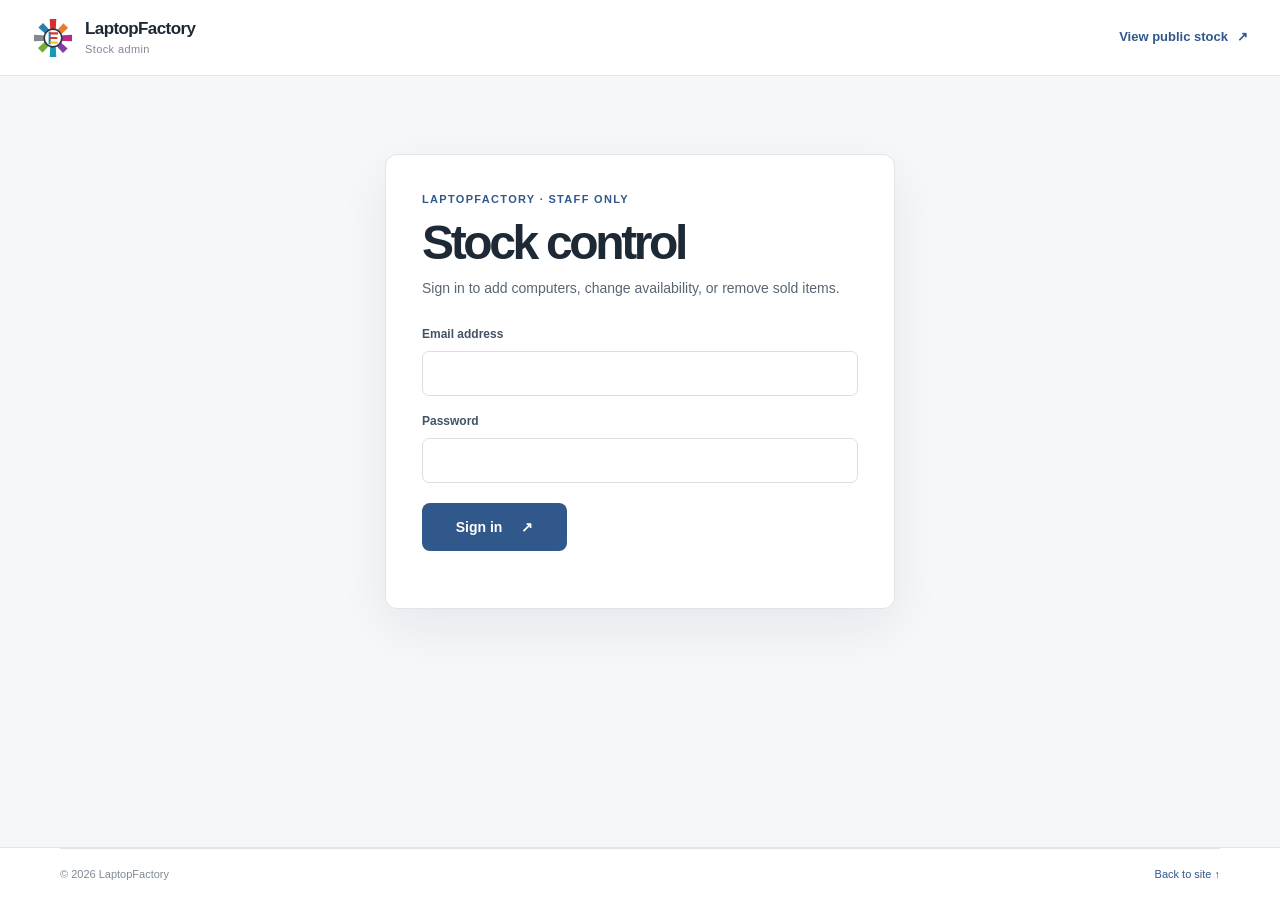
==== admin.html @ 61b24b86 "Add Supabase inventory backend and admin stock panel" ====
<!doctype html>
<html lang="en">
<head>
  <meta charset="utf-8">
  <meta name="viewport" content="width=device-width, initial-scale=1">
  <meta name="theme-color" content="#f1eee7">
  <meta name="robots" content="noindex, nofollow">
  <title>Stock admin | LaptopFactory</title>
  <link rel="stylesheet" href="styles.css">
</head>
<body class="admin-page">
  <header class="site-header admin-header">
    <a class="brand" href="index.html" aria-label="LaptopFactory home"><img class="brand-logo" src="laptopfactory-mark.svg" alt=""><span class="brand-copy"><strong>LaptopFactory</strong><small>Stock admin</small></span></a>
    <a class="text-link" href="products.html">View public stock <span aria-hidden="true">↗</span></a>
  </header>

  <main class="page-shell admin-shell">
    <section class="admin-login-card" id="admin-login-panel" aria-labelledby="admin-title">
      <p class="eyebrow">LAPTOPFACTORY · STAFF ONLY</p>
      <h1 id="admin-title">Stock control</h1>
      <p class="admin-intro">Sign in to add computers, change availability, or remove sold items.</p>
      <form id="admin-login-form" class="admin-form admin-login-form">
        <label>Email address<input type="email" name="email" autocomplete="username" required maxlength="254"></label>
        <label>Password<input type="password" name="password" autocomplete="current-password" required maxlength="1024"></label>
        <button class="button button-primary" type="submit">Sign in <span aria-hidden="true">↗</span></button>
      </form>
      <p class="admin-message" id="login-message" role="status" aria-live="polite"></p>
    </section>

    <section class="admin-dashboard" id="admin-dashboard" hidden aria-labelledby="dashboard-title">
      <div class="admin-dashboard-heading">
        <div><p class="eyebrow">INVENTORY</p><h1 id="dashboard-title">Manage stock</h1><p class="admin-intro">Changes appear on the public refurbished computers page.</p></div>
        <div class="admin-heading-actions"><span class="admin-signed-in" id="admin-signed-in"></span><button class="button button-light" id="admin-logout" type="button">Sign out</button></div>
      </div>
      <div class="admin-toolbar">
        <p class="admin-message" id="dashboard-message" role="status" aria-live="polite"></p>
        <button class="button button-primary" id="add-stock-item" type="button">Add stock item <span aria-hidden="true">+</span></button>
      </div>

      <form id="inventory-form" class="admin-inventory-form" hidden>
        <div class="admin-form-heading"><div><p class="eyebrow">STOCK DETAILS</p><h2 id="inventory-form-title">Add item</h2></div><button class="admin-text-button" id="cancel-stock-edit" type="button">Cancel</button></div>
        <input type="hidden" name="id">
        <div class="admin-fields">
          <label class="field-wide">Listing name<input name="name" required maxlength="120" placeholder="ThinkPad T480"></label>
          <label>Category<select name="category" required><option value="laptop">Laptop</option><option value="desktop">Desktop PC</option><option value="cpu">CPU unit</option></select></label>
          <label>Condition<input name="condition" required maxlength="60" value="Refurbished" placeholder="Refurbished"></label>
          <label>Brand<input name="brand" maxlength="80" placeholder="Lenovo"></label>
          <label>Model<input name="model" maxlength="120" placeholder="ThinkPad T480"></label>
          <label>Price (₹)<input name="price_inr" type="number" min="0" max="100000000" step="1" value="0" required></label>
          <label>Quantity in stock<input name="stock_quantity" type="number" min="0" max="100000" step="1" value="1" required></label>
          <label class="field-wide">Specifications<input name="specifications" maxlength="700" placeholder="8 GB RAM · 256 GB SSD · Core i5"></label>
          <label class="field-wide">Photo URL <span class="field-optional">(optional, https link)</span><input name="image_url" type="url" placeholder="https://…"></label>
        </div>
        <label class="admin-active-toggle"><input name="is_active" type="checkbox" checked> Show this item on the public page</label>
        <div class="admin-form-actions"><button class="button button-light" id="cancel-stock-form" type="button">Cancel</button><button class="button button-primary" type="submit">Save item <span aria-hidden="true">↗</span></button></div>
      </form>

      <div class="admin-inventory-list">
        <div class="admin-list-heading"><h2>All stock</h2><span id="inventory-count"></span></div>
        <div class="admin-table-wrap">
          <table class="admin-table">
            <thead><tr><th>Item</th><th>Condition</th><th>Price</th><th>Qty</th><th>Visibility</th><th><span class="visually-hidden">Actions</span></th></tr></thead>
            <tbody id="inventory-table-body"><tr><td colspan="6">Loading stock…</td></tr></tbody>
          </table>
        </div>
      </div>
    </section>
  </main>

  <footer class="site-footer admin-footer"><div class="page-shell footer-bottom"><span>© <span data-year></span> LaptopFactory</span><a href="products.html">Back to site ↑</a></div></footer>
  <script src="admin.js" defer></script>
</body>
</html>
---- styles.css ----
:root {
  color-scheme: light;
  --page: #f5f7f9;
  --paper: #fff;
  --ink: #1e2936;
  --body: #586574;
  --muted: #7f8a96;
  --line: #e0e5ea;
  --blue: #31588b;
  --blue-dark: #203c60;
  --blue-wash: #e9eff6;
  --orange: #c8783b;
  --orange-wash: #fbf0e7;
  --radius: 12px;
}

* { box-sizing: border-box; }
html { scroll-behavior: smooth; }
body {
  margin: 0;
  background: var(--page);
  color: var(--ink);
  font-family: "Segoe UI", Arial, sans-serif;
  font-size: 16px;
  line-height: 1.6;
  -webkit-font-smoothing: antialiased;
}
img, svg { display: block; max-width: 100%; }
a { color: inherit; }
button { font: inherit; }
.page-shell { width: min(1160px, calc(100% - 64px)); margin-inline: auto; }

/* A straightforward neighborhood retailer identity */
.site-header {
  min-height: 82px;
  padding: 0 max(32px, calc((100vw - 1240px) / 2));
  display: flex;
  align-items: center;
  justify-content: space-between;
  gap: 30px;
  background: var(--paper);
  border-bottom: 1px solid var(--line);
  position: relative;
  z-index: 5;
}
.brand { display: inline-flex; align-items: center; gap: 11px; text-decoration: none; flex: 0 0 auto; }
.brand-logo { width: 42px; height: 42px; flex: 0 0 auto; object-fit: contain; }
.brand-copy { display: grid; line-height: 1.15; gap: 4px; }
.brand-copy strong { font-size: 17px; letter-spacing: -.035em; }
.brand-copy small { color: var(--muted); font-size: 11px; letter-spacing: .035em; }
.main-nav { display: flex; align-items: center; gap: clamp(18px, 2.6vw, 36px); }
.main-nav > a:not(.nav-call) {
  color: #4d5967;
  font-size: 14px;
  text-decoration: none;
  transition: color .18s ease;
}
.main-nav > a:not(.nav-call):hover,
.main-nav > a[aria-current="page"] { color: var(--blue); }
.main-nav > a[aria-current="page"] { font-weight: 700; }
.nav-call {
  min-height: 44px;
  padding: 6px 15px;
  display: inline-flex;
  flex-direction: column;
  justify-content: center;
  color: white;
  background: var(--blue);
  border-radius: 8px;
  text-decoration: none;
  font-size: 12px;
  line-height: 1.25;
  transition: background .18s ease, transform .18s ease;
}
.nav-call span { font-size: 14px; font-weight: 700; }
.nav-call:hover, .button-primary:hover { background: var(--blue-dark); transform: translateY(-1px); }
.menu-toggle { display: none; }

.eyebrow {
  margin: 0;
  color: var(--blue);
  font-size: 11px;
  font-weight: 750;
  letter-spacing: .12em;
  line-height: 1.5;
}
.eyebrow-dot { width: 7px; height: 7px; display: inline-block; margin: 0 8px 1px 0; background: var(--orange); border-radius: 50%; }
h1, h2, h3, p { margin-top: 0; }
h1, h2, h3 { color: var(--ink); line-height: 1.12; letter-spacing: -.045em; }

/* Home: clear split between the shop promise and a simple product illustration */
.home-hero {
  min-height: 520px;
  padding-block: 70px 74px;
  display: grid;
  grid-template-columns: 1.05fr .95fr;
  align-items: center;
  gap: clamp(42px, 8vw, 110px);
}
.hero-copy { max-width: 565px; }
.hero-copy h1 {
  margin: 22px 0 20px;
  font-size: clamp(52px, 6.1vw, 78px);
  font-weight: 740;
  letter-spacing: -.075em;
  line-height: .99;
}
.hero-copy h1 .heading-accent, .inner-hero h1 .heading-line:last-of-type { color: var(--blue); }
.heading-line { display: inline-block; }
.lead { max-width: 560px; margin: 0; color: var(--body); font-size: 18px; line-height: 1.65; }
.hero-actions { display: flex; flex-wrap: wrap; gap: 12px; margin-top: 27px; }
.button {
  min-height: 48px;
  padding: 0 18px;
  display: inline-flex;
  align-items: center;
  justify-content: center;
  gap: 19px;
  border: 1px solid transparent;
  border-radius: 8px;
  text-decoration: none;
  font-size: 14px;
  font-weight: 700;
  transition: background .18s ease, color .18s ease, border-color .18s ease, transform .18s ease;
}
.button-primary { color: white; background: var(--blue); }
.button-light { color: var(--ink); background: white; border-color: var(--line); }
.button-light:hover { border-color: #bac6d2; background: #fafdff; transform: translateY(-1px); }
.button-dark { color: white; background: var(--ink); }
.button-dark:hover { background: #111a24; transform: translateY(-1px); }
.hero-footnote { margin: 17px 0 0; color: var(--muted); font-size: 12px; }
.hero-visual {
  min-height: 365px;
  padding: 22px 25px 18px;
  display: flex;
  flex-direction: column;
  justify-content: space-between;
  overflow: hidden;
  background: var(--blue-wash);
  border: 1px solid #dce5ef;
  border-radius: 15px;
  position: relative;
}
.hero-visual::before {
  width: 255px;
  height: 255px;
  content: "";
  position: absolute;
  top: 40px;
  right: -58px;
  background: #d5e1ef;
  border-radius: 50%;
}
.visual-label, .visual-caption { display: flex; justify-content: space-between; align-items: center; position: relative; z-index: 1; }
.visual-label { color: #65758a; font-size: 10px; font-weight: 750; letter-spacing: .1em; }
.laptop-stage { height: 250px; display: grid; place-items: center; perspective: 950px; position: relative; z-index: 1; }
.laptop-halo { width: 218px; height: 218px; position: absolute; border: 1px solid rgb(49 88 139 / 14%); border-radius: 50%; animation: haloPulse 5s ease-in-out infinite; }
.laptop-halo::before, .laptop-halo::after { content: ""; position: absolute; inset: 18px; border: 1px dashed rgb(49 88 139 / 18%); border-radius: 50%; }
.laptop-halo::after { inset: 39px; border-style: solid; opacity: .55; }
.laptop-device { --laptop-scale: 1; width: 274px; height: 190px; position: relative; transform: scale(var(--laptop-scale)); transform-style: preserve-3d; animation: laptopFloat 5s ease-in-out 2.5s infinite; }
.laptop-lid { width: 228px; height: 151px; position: absolute; left: 23px; bottom: 27px; transform: rotateX(-88deg); transform-origin: 50% 100%; transform-style: preserve-3d; animation: laptopOpen 1.9s cubic-bezier(.2,.82,.26,1) .25s both; }
.laptop-screen { height: 100%; overflow: hidden; border: 8px solid #263646; border-bottom-width: 10px; border-radius: 12px 12px 5px 5px; background: #f8fbff; position: relative; box-shadow: 0 10px 25px rgb(34 49 66 / 18%); }
.screen-topbar { height: 26px; padding: 0 8px; display: flex; align-items: center; gap: 4px; background: #e4ebf3; }
.screen-topbar i { width: 5px; height: 5px; background: #a7b5c5; border-radius: 50%; }
.screen-topbar i:first-child { background: #db8151; }
.screen-topbar span { margin-left: auto; color: #627286; font-size: 6px; font-weight: 800; letter-spacing: .12em; }
.screen-content { height: calc(100% - 26px); padding: 17px 16px; display: flex; gap: 12px; }
.screen-side { width: 30%; border-radius: 5px; background: linear-gradient(145deg, #8ca8ca, #c0cede); }
.screen-lines { flex: 1; padding-top: 3px; display: flex; flex-direction: column; align-items: flex-start; gap: 8px; }
.screen-lines b, .screen-lines i { height: 6px; display: block; border-radius: 5px; background: #cad5e2; }
.screen-lines b { width: 78%; height: 9px; background: #425c7c; }
.screen-lines i { width: 93%; }
.screen-lines i:last-of-type { width: 70%; }
.screen-lines strong { width: 48%; height: 17px; margin-top: auto; border-radius: 4px; background: var(--blue); }
.screen-glint { width: 42%; height: 180%; position: absolute; top: -35%; left: -55%; background: linear-gradient(90deg, transparent, rgb(255 255 255 / 45%), transparent); transform: rotate(24deg); animation: screenGlint 6s ease-in-out 2.8s infinite; }
.laptop-base { height: 24px; position: absolute; z-index: 2; left: 0; right: 0; bottom: 0; background: linear-gradient(#b5c0cc, #8795a3); border-radius: 4px 4px 12px 12px; clip-path: polygon(8% 0, 92% 0, 100% 82%, 97% 100%, 3% 100%, 0 82%); box-shadow: 0 13px 20px rgb(35 54 75 / 22%); }
.laptop-base span { width: 18%; height: 4px; position: absolute; top: 3px; left: 41%; border-radius: 0 0 5px 5px; background: #718093; }
.visual-caption { justify-content: flex-start; gap: 10px; color: #4e5e71; font-size: 12px; font-weight: 650; }
.caption-mark { width: 24px; height: 24px; display: grid; place-items: center; color: white; background: var(--blue); border-radius: 6px; font-size: 9px; font-weight: 800; }

.help-section { padding-block: 12px 82px; }
.section-heading { display: flex; align-items: end; justify-content: space-between; gap: 30px; padding-bottom: 20px; border-bottom: 1px solid var(--line); }
.section-heading h2 { margin: 8px 0 0; font-size: clamp(28px, 3.2vw, 38px); }
.section-heading > p { max-width: 350px; margin: 0 0 2px; color: var(--body); font-size: 14px; }
.help-grid { display: grid; grid-template-columns: repeat(2, 1fr); gap: 16px; margin-top: 18px; }
.help-card { min-height: 254px; padding: 24px; background: var(--paper); border: 1px solid var(--line); border-radius: var(--radius); position: relative; }
.card-index { color: #9aa4af; position: absolute; top: 24px; right: 24px; font-size: 11px; font-weight: 700; }
.card-icon { width: 42px; height: 42px; display: grid; place-items: center; color: var(--blue); background: var(--blue-wash); border-radius: 9px; }
.card-icon svg { width: 25px; }
.card-icon.icon-warm { color: var(--orange); background: var(--orange-wash); }
.help-card h3 { margin: 18px 0 8px; font-size: 21px; }
.help-card > p { max-width: 475px; min-height: 48px; margin-bottom: 16px; color: var(--body); font-size: 14px; }
.text-link { display: inline-flex; align-items: center; gap: 9px; color: var(--blue); font-size: 13px; font-weight: 750; text-decoration: none; }
.text-link:hover { color: var(--blue-dark); text-decoration: underline; text-underline-offset: 3px; }
.visit-strip {
  min-height: 115px;
  margin-bottom: 82px;
  padding: 22px 25px;
  display: grid;
  grid-template-columns: 1fr .95fr auto;
  align-items: center;
  gap: 25px;
  background: #edf1f5;
  border-radius: var(--radius);
}
.visit-location { display: block; margin-top: 7px; font-size: 15px; }
.hours-note { display: flex; align-items: flex-start; gap: 9px; color: #4f5d6b; font-size: 12px; line-height: 1.55; }
.hours-dot { width: 8px; height: 8px; flex: 0 0 auto; margin-top: 5px; background: var(--orange); border-radius: 50%; }
.hours-note small { color: var(--muted); font-size: 11px; }

/* Interior pages use a compact title and useful actions instead of a campaign-style hero */
.inner-hero { padding-block: 76px 58px; }
.inner-hero-grid { display: grid; grid-template-columns: 1.1fr .7fr; align-items: end; gap: 75px; margin-top: 18px; }
.inner-hero h1 { margin: 0; font-size: clamp(46px, 6vw, 68px); font-weight: 730; letter-spacing: -.07em; line-height: 1.02; }
.inner-hero-grid > div { padding-bottom: 5px; }
.inner-hero .lead { margin-bottom: 20px; font-size: 16px; }
.inner-hero .button { margin-top: 2px; }
.product-options { display: grid; grid-template-columns: repeat(2, minmax(0, 1fr)); gap: 18px; padding-bottom: 34px; }
.option-card { min-height: 275px; display: grid; grid-template-columns: .85fr 1.15fr; overflow: hidden; background: white; border: 1px solid var(--line); border-radius: var(--radius); position: relative; }
.option-number { position: absolute; top: 19px; left: 20px; color: #788596; font-size: 11px; font-weight: 750; z-index: 1; }
.option-visual { display: grid; place-items: center; min-height: 275px; background: var(--blue-wash); }
.desktop-visual { background: #eef0ed; }
.option-visual svg { width: 88%; max-width: 240px; }
.option-copy { padding: 31px 24px 25px; align-self: center; }
.option-copy h2 { margin: 9px 0; font-size: 23px; }
.option-copy > p:not(.eyebrow) { margin-bottom: 18px; color: var(--body); font-size: 13px; }
.stock-callout { margin-top: 20px; margin-bottom: 65px; padding: 28px 32px; display: flex; justify-content: space-between; align-items: center; gap: 28px; background: #e9eef4; border-radius: var(--radius); }
.stock-callout h2 { margin: 7px 0; font-size: 25px; }
.stock-callout > div > p:last-child { max-width: 650px; margin: 0; color: var(--body); font-size: 14px; }
.stock-callout .button { flex: 0 0 auto; }
.simple-next { display: flex; justify-content: space-between; align-items: center; gap: 20px; padding-block: 0 70px; }
.simple-next p { margin: 0; color: var(--body); }

.repair-hero { padding-bottom: 68px; }
.repair-panel {
  padding: 36px;
  display: grid;
  grid-template-columns: 1.15fr .85fr;
  gap: 60px;
  align-items: center;
  background: white;
  border: 1px solid var(--line);
  border-radius: var(--radius);
}
.repair-panel-main h2 { margin: 11px 0; font-size: 31px; }
.repair-panel-main > p:last-child { max-width: 560px; margin: 0; color: var(--body); font-size: 15px; }
.repair-prompt { display: flex; align-items: flex-start; gap: 16px; padding: 22px; background: var(--orange-wash); border-radius: 9px; }
.prompt-icon { width: 35px; height: 35px; flex: 0 0 auto; display: grid; place-items: center; color: white; background: var(--orange); border-radius: 50%; font-size: 22px; line-height: 1; }
.repair-prompt strong { font-size: 14px; }
.repair-prompt p { margin: 8px 0 0; color: #6d6259; font-size: 13px; line-height: 1.8; }
.repair-contact { margin-block: 50px 76px; padding: 27px 0; display: flex; justify-content: space-between; align-items: center; gap: 28px; border-top: 1px solid var(--line); border-bottom: 1px solid var(--line); }
.repair-contact h2 { margin: 0 0 7px; font-size: 24px; }
.repair-contact p { max-width: 600px; margin: 0; color: var(--body); font-size: 14px; }
.repair-actions { display: flex; flex-wrap: wrap; gap: 10px; }

.contact-hero { padding-bottom: 54px; }
.contact-details { padding: 33px; display: grid; grid-template-columns: 1fr .88fr; gap: 60px; background: white; border: 1px solid var(--line); border-radius: var(--radius); }
.address-block { padding: 8px 10px; align-self: center; }
.address-block h2 { max-width: 490px; margin: 13px 0 7px; font-size: clamp(28px, 3.5vw, 38px); }
.address-block > p:not(.eyebrow) { margin-bottom: 20px; color: var(--body); }
.contact-side { border-left: 1px solid var(--line); padding-left: 35px; }
.contact-row { min-height: 69px; display: grid; grid-template-columns: 100px 1fr 20px; align-items: center; gap: 10px; border-bottom: 1px solid var(--line); text-decoration: none; }
.contact-row strong { font-size: 15px; }
.contact-row > span:last-child { color: var(--blue); text-align: right; }
.contact-row:hover strong { color: var(--blue); }
.contact-row-label { color: var(--muted); font-size: 10px; font-weight: 750; letter-spacing: .1em; }
.hours-row { padding-top: 18px; }
.hours-row p { margin: 8px 0 0 110px; color: var(--body); font-size: 13px; }
.location-note { margin-block: 25px 70px; padding: 18px 0; display: flex; justify-content: space-between; gap: 25px; color: var(--body); font-size: 13px; }
.location-note p { margin: 0; color: var(--ink); font-weight: 700; }

.site-footer { background: white; border-top: 1px solid var(--line); }
.footer-main { min-height: 95px; display: flex; align-items: center; justify-content: space-between; gap: 25px; }
.footer-main > p { margin: 0; color: var(--body); font-size: 13px; }
.footer-links { display: flex; align-items: center; gap: 20px; }
.footer-phone, .footer-instagram { color: var(--blue); font-size: 13px; font-weight: 750; text-decoration: none; }
.footer-instagram { display: inline-flex; align-items: center; gap: 6px; }
.footer-instagram svg { width: 16px; height: 16px; }
.footer-phone:hover, .footer-instagram:hover { color: var(--blue-dark); }
.footer-bottom { min-height: 52px; display: flex; justify-content: space-between; align-items: center; gap: 18px; border-top: 1px solid var(--line); color: var(--muted); font-size: 11px; }
.footer-bottom a { color: var(--blue); text-decoration: none; }

@media (max-width: 900px) {
  .site-header { padding-inline: 24px; }
  .main-nav { gap: 16px; }
  .main-nav > a:not(.nav-call) { font-size: 13px; }
  .home-hero { gap: 35px; }
  .hero-copy h1 { font-size: clamp(50px, 7vw, 68px); }
  .inner-hero-grid { gap: 40px; }
  .product-options { grid-template-columns: 1fr; }
  .option-card { min-height: 235px; grid-template-columns: .7fr 1.3fr; }
  .option-visual { min-height: 235px; }
  .contact-details { gap: 32px; }
  .contact-side { padding-left: 24px; }
}
@media (max-width: 680px) {
  .page-shell { width: min(100% - 36px, 520px); }
  .site-header { min-height: 70px; padding-inline: 18px; }
  .brand-logo { width: 37px; height: 37px; }
  .brand-copy strong { font-size: 15px; }
  .menu-toggle {
    width: 42px;
    height: 42px;
    padding: 0;
    display: grid;
    place-content: center;
    gap: 5px;
    background: white;
    border: 1px solid var(--line);
    border-radius: 8px;
    cursor: pointer;
  }
  .menu-toggle span { width: 17px; height: 2px; display: block; background: var(--ink); }
  .main-nav {
    display: none;
    position: absolute;
    top: calc(100% - 1px);
    left: 0;
    right: 0;
    padding: 12px 18px 18px;
    background: white;
    border-bottom: 1px solid var(--line);
    box-shadow: 0 12px 20px rgb(25 39 55 / 8%);
  }
  .main-nav.is-open { display: grid; gap: 0; }
  .main-nav > a:not(.nav-call) { padding: 11px 3px; border-bottom: 1px solid #edf0f3; }
  .nav-call { margin-top: 12px; align-items: flex-start; }
  .home-hero { padding-block: 53px 46px; grid-template-columns: 1fr; gap: 35px; }
  .hero-copy h1 { margin-top: 17px; font-size: clamp(47px, 13vw, 66px); }
  .lead { font-size: 16px; }
  .hero-actions { gap: 9px; }
  .button { min-height: 46px; padding-inline: 14px; font-size: 13px; }
  .hero-visual { min-height: 285px; padding: 17px; }
  .laptop-stage { height: 215px; }
  .laptop-device { --laptop-scale: .88; }
  .help-section { padding-bottom: 44px; }
  .section-heading { display: block; }
  .section-heading > p { margin-top: 10px; }
  .help-grid { grid-template-columns: 1fr; gap: 11px; }
  .help-card { min-height: unset; padding: 20px; }
  .help-card > p { min-height: 0; }
  .visit-strip { margin-bottom: 48px; padding: 20px; grid-template-columns: 1fr; gap: 15px; }
  .inner-hero { padding-block: 52px 36px; }
  .inner-hero-grid { grid-template-columns: 1fr; gap: 20px; margin-top: 15px; }
  .inner-hero h1 { font-size: clamp(42px, 11vw, 58px); }
  .inner-hero .lead { font-size: 15px; }
  .product-options { gap: 12px; padding-bottom: 24px; }
  .option-card { grid-template-columns: 1fr; }
  .option-visual { min-height: 185px; }
  .option-visual svg { max-height: 145px; }
  .option-copy { padding: 22px; }
  .stock-callout { margin: 10px auto 42px; padding: 23px; display: grid; gap: 18px; }
  .stock-callout h2 { font-size: 22px; }
  .simple-next { padding-bottom: 48px; flex-direction: column; align-items: flex-start; gap: 6px; }
  .repair-panel { padding: 24px; grid-template-columns: 1fr; gap: 22px; }
  .repair-panel-main h2 { font-size: 27px; }
  .repair-contact { margin-block: 35px 48px; align-items: flex-start; flex-direction: column; }
  .repair-actions { width: 100%; }
  .contact-details { padding: 22px; grid-template-columns: 1fr; gap: 23px; }
  .address-block { padding: 0; }
  .address-block h2 { font-size: 28px; }
  .contact-side { padding: 8px 0 0; border-left: 0; border-top: 1px solid var(--line); }
  .contact-row { grid-template-columns: 82px 1fr 16px; }
  .hours-row p { margin-left: 92px; }
  .location-note { margin-block: 20px 45px; flex-direction: column; gap: 5px; }
  .footer-main { padding-block: 22px; display: grid; grid-template-columns: 1fr auto; gap: 14px; }
  .footer-main > p { grid-column: 1 / -1; grid-row: 2; }
  .footer-links { grid-column: 1 / -1; grid-row: 3; justify-content: space-between; }
  .footer-bottom { min-height: auto; padding-block: 14px; display: grid; grid-template-columns: 1fr auto; gap: 8px; }
  .footer-bottom span:nth-child(2) { grid-column: 1 / -1; grid-row: 2; }
}
@media (prefers-reduced-motion: reduce) {
  html { scroll-behavior: auto; }
  *, *::before, *::after { transition-duration: .01ms !important; animation-duration: .01ms !important; animation-iteration-count: 1 !important; }
}

/* Motion is page-specific: the laptop opens on Home; each service page enters differently. */
html.motion-ready [data-motion] { opacity: 0; filter: blur(6px); transition: opacity .75s ease, transform .9s cubic-bezier(.2,.75,.25,1), filter .85s ease; will-change: opacity, transform, filter; }
html.motion-ready [data-motion].is-visible { opacity: 1; filter: blur(0); transform: none; }
html.motion-ready [data-motion="from-top"] { transform: translate3d(0,-36px,0); }
html.motion-ready [data-motion="from-bottom"] { transform: translate3d(0,38px,0); }
html.motion-ready [data-motion="from-left"] { transform: translate3d(-48px,10px,0); }
html.motion-ready [data-motion="from-right"] { transform: translate3d(48px,10px,0); }
html.motion-ready [data-motion="assemble"] { transform: translate3d(0,18px,0) scale(.94); filter: blur(12px); }
html.motion-ready .motion-heading { transition-delay: var(--heading-delay, 0ms); }
html.motion-ready .page-home h1 [data-motion="from-top"] { transition-delay: .08s; }
html.motion-ready .page-home h1 [data-motion="from-right"] { transition-delay: .27s; }
html.motion-ready .page-home .hero-copy > .lead { transition-delay: .36s; }
html.motion-ready .page-home .help-card:nth-child(2) { transition-delay: .13s; }
html.motion-ready .page-products .option-card:nth-child(2) { transition-delay: .16s; }
html.motion-ready .page-contact .contact-side { transition-delay: .15s; }
html.motion-ready .page-products .option-card[data-motion="from-left"] { transform: translate3d(-58px,14px,0) rotateY(9deg); transform-origin: right center; }
html.motion-ready .page-products .option-card[data-motion="from-right"] { transform: translate3d(58px,14px,0) rotateY(-9deg); transform-origin: left center; }
html.motion-ready .page-products .option-card[data-motion="from-left"].is-visible,
html.motion-ready .page-products .option-card[data-motion="from-right"].is-visible { transform: none; }

.page-products .option-visual svg { transition: transform .55s cubic-bezier(.2,.8,.2,1); }
.page-products .option-card:hover .option-visual svg { transform: translateY(-7px) rotate(-1.5deg) scale(1.035); }
.page-products .stock-callout { overflow: hidden; position: relative; }
.page-products .stock-callout::after { width: 80px; content: ""; position: absolute; inset: -35% auto -35% -22%; background: linear-gradient(90deg, transparent, rgb(255 255 255 / 58%), transparent); transform: skewX(-18deg); animation: stockShimmer 7s ease-in-out 1.2s infinite; pointer-events: none; }

.page-repairs .repair-panel { overflow: hidden; position: relative; }
.page-repairs .repair-panel::after { width: 72px; content: ""; position: absolute; inset: 0 auto 0 -90px; background: linear-gradient(90deg, transparent, rgb(49 88 139 / 8%), transparent); transform: skewX(-16deg); animation: repairScan 7s ease-in-out 1.5s infinite; pointer-events: none; }
.page-repairs .prompt-icon { animation: toolPulse 2.8s ease-in-out 2s infinite; }

.page-contact .address-block { min-height: 185px; display: flex; flex-direction: column; justify-content: center; position: relative; isolation: isolate; }
.page-contact .address-block::before { width: 140px; height: 140px; content: ""; position: absolute; z-index: -1; margin-left: -34px; background: radial-gradient(circle, rgb(49 88 139 / 10%), transparent 70%); pointer-events: none; }
.page-contact .contact-row > span:last-child { transition: transform .22s ease; }
.page-contact .contact-row:hover > span:last-child { transform: translate(3px,-3px); }

@keyframes laptopOpen {
  0% { transform: rotateX(-88deg); }
  64% { transform: rotateX(9deg); }
  82% { transform: rotateX(-5deg); }
  100% { transform: rotateX(0deg); }
}
@keyframes laptopFloat { 0%,100% { transform: translateY(0) scale(var(--laptop-scale)) rotateZ(0); } 50% { transform: translateY(-6px) scale(var(--laptop-scale)) rotateZ(-.6deg); } }
@keyframes haloPulse { 0%,100% { transform: scale(.97); opacity: .55; } 50% { transform: scale(1.05); opacity: 1; } }
@keyframes screenGlint { 0%,55% { left: -55%; opacity: 0; } 64% { opacity: .85; } 84%,100% { left: 130%; opacity: 0; } }
@keyframes stockShimmer { 0%,48% { left: -22%; } 75%,100% { left: 125%; } }
@keyframes repairScan { 0%,35% { left: -90px; } 72%,100% { left: calc(100% + 90px); } }
@keyframes toolPulse { 0%,100% { box-shadow: 0 0 0 0 rgb(200 120 59 / 0%); transform: rotate(0); } 45% { box-shadow: 0 0 0 8px rgb(200 120 59 / 12%); transform: rotate(8deg); } }

@media (prefers-reduced-motion: reduce) {
  html.motion-ready [data-motion] { opacity: 1; filter: none; transform: none; transition: none; }
  .laptop-lid, .laptop-device, .laptop-halo, .screen-glint, .stock-callout::after, .repair-panel::after, .prompt-icon { animation: none !important; }
}

/* The buying page feels like a small catalog rather than a service landing page. */
body.page-products {
  --page: #f1eee7;
  --paper: #fffdf8;
  --ink: #203042;
  --body: #586575;
  --muted: #7f8790;
  --line: #dfd9ce;
  --blue: #244e70;
  --blue-dark: #18374f;
  --blue-wash: #e5edf2;
  --orange: #d7834d;
  --orange-wash: #f8eadf;
  background: var(--page);
}
.page-products .inner-hero {
  width: 100%;
  max-width: none;
  margin: 0;
  padding: 69px max(32px, calc((100vw - 1160px) / 2)) 54px;
  overflow: hidden;
  color: #f7f6f1;
  background: #18364e;
  position: relative;
}
.page-products .inner-hero::after {
  width: 320px;
  height: 320px;
  content: "";
  position: absolute;
  top: -178px;
  right: max(7%, calc((100vw - 1280px) / 2));
  border: 1px solid rgb(213 230 239 / 18%);
  border-radius: 50%;
  box-shadow: 0 0 0 32px rgb(213 230 239 / 4%), 0 0 0 78px rgb(213 230 239 / 3%);
}
.page-products .inner-hero > .eyebrow,
.page-products .inner-hero-grid { max-width: 1160px; margin-inline: auto; position: relative; z-index: 1; }
.page-products .inner-hero .eyebrow { color: #c1d2df; }
.page-products .inner-hero h1 { color: #fffdf8; }
.page-products .inner-hero h1 .heading-line:last-of-type { color: #efaa76; }
.page-products .inner-hero .lead { color: #d5dfe6; }
.page-products .inner-hero .button-primary { color: #18364e; background: #efaa76; }
.page-products .inner-hero .button-primary:hover { background: #f6bd91; }
.page-products .product-options { padding-top: 36px; }
.page-products .option-card { background: #fffdf8; border-color: #dfd9ce; border-radius: 7px; box-shadow: 0 12px 32px rgb(37 49 60 / 6%); }
.page-products .option-number { padding: 4px 8px; color: #37556f; background: #fffdf8; border-radius: 4px; }
.page-products .option-visual { background: linear-gradient(145deg, #e0e9ee, #cad9e2); }
.page-products .desktop-visual { background: linear-gradient(145deg, #e8e5d9, #d6dfd2); }
.page-products .stock-callout { color: #f8f5ed; background: #24445d; border-radius: 7px; }
.page-products .stock-callout h2 { color: #fffdf8; }
.page-products .stock-callout > div > p:last-child { color: #d1dce3; }
.page-products .stock-callout .eyebrow { color: #e9b88e; }
.page-products .stock-callout .button-dark { color: #203042; background: #efaa76; }
.page-products .stock-callout .button-dark:hover { background: #f6bd91; }
.page-products .simple-next { border-top: 1px solid #d4cdbf; padding-top: 21px; }

/* Repairs gets a darker workshop / diagnostic look. */
body.page-repairs {
  --page: #101c29;
  --paper: #172635;
  --ink: #f0f4f5;
  --body: #b2c0ca;
  --muted: #899aa8;
  --line: #334656;
  --blue: #81d5cf;
  --blue-dark: #55b4b0;
  --blue-wash: #213747;
  --orange: #eca064;
  --orange-wash: #342f2b;
  background: var(--page);
  color: var(--ink);
}
.page-repairs .site-header,
.page-repairs .site-footer { background: #142230; border-color: #2c3e4d; }
.page-repairs .main-nav > a:not(.nav-call) { color: #c0cbd2; }
.page-repairs .main-nav > a:not(.nav-call):hover,
.page-repairs .main-nav > a[aria-current="page"] { color: var(--blue); }
.page-repairs .menu-toggle { background: #172635; border-color: #334656; }
.page-repairs .menu-toggle span { background: #eef4f5; }
.page-repairs .main-nav.is-open { background: #142230; border-color: #2c3e4d; }
.page-repairs .nav-call { color: #10222e; background: #81d5cf; }
.page-repairs .nav-call:hover,
.page-repairs .button-primary:hover { background: #9ce4de; }
.page-repairs .button-primary { color: #10222e; background: #81d5cf; }
.page-repairs .repair-hero {
  width: 100%;
  max-width: none;
  margin: 0;
  padding: 72px max(32px, calc((100vw - 1160px) / 2)) 66px;
  overflow: hidden;
  background-color: #142536;
  background-image: linear-gradient(rgb(154 190 203 / 6%) 1px, transparent 1px), linear-gradient(90deg, rgb(154 190 203 / 6%) 1px, transparent 1px), radial-gradient(ellipse at 75% 20%, rgb(38 111 117 / 22%), transparent 44%);
  background-size: 34px 34px, 34px 34px, auto;
  border-bottom: 1px solid #314958;
}
.page-repairs .repair-hero > .eyebrow,
.page-repairs .repair-hero .inner-hero-grid { max-width: 1160px; margin-inline: auto; position: relative; z-index: 1; }
.page-repairs .repair-hero .eyebrow { color: #94d8d4; }
.page-repairs .repair-hero h1 { color: #f4f5f2; }
.page-repairs .repair-hero h1 .heading-line:last-of-type { color: #81d5cf; }
.page-repairs .repair-hero .lead { color: #c1cbd1; }
.page-repairs .repair-panel {
  margin-top: 40px;
  background: #182a3a;
  border: 1px solid #344b5e;
  border-left: 4px solid #81d5cf;
  border-radius: 5px;
  box-shadow: 0 18px 46px rgb(0 0 0 / 15%);
}
.page-repairs .repair-panel-main h2,
.page-repairs .repair-contact h2 { color: #f0f4f5; }
.page-repairs .repair-panel-main .eyebrow { color: #eca064; }
.page-repairs .repair-panel-main > p:last-child,
.page-repairs .repair-contact p { color: #b2c0ca; }
.page-repairs .repair-prompt { color: #f4f3ed; background: #29333b; border: 1px solid #594737; border-radius: 5px; }
.page-repairs .repair-prompt p { color: #c9c4bd; }
.page-repairs .prompt-icon { color: #162430; background: #eca064; }
.page-repairs .repair-contact { border-color: #344656; }
.page-repairs .button-light { color: #e7eff1; background: #1a2a38; border-color: #3d5365; }
.page-repairs .button-light:hover { background: #24394b; border-color: #81d5cf; }
.page-repairs .footer-main > p,
.page-repairs .footer-bottom { color: #9aaab5; }
.page-repairs .footer-phone,
.page-repairs .footer-instagram,
.page-repairs .footer-bottom a { color: #81d5cf; }
.page-repairs .footer-bottom { border-color: #2c3e4d; }

/* Contact is a map-first, softer location page with its own landscape treatment. */
body.page-contact {
  --page: #f0f4ef;
  --paper: #fffefa;
  --ink: #213b35;
  --body: #566b64;
  --muted: #7d8f86;
  --line: #d8e2d9;
  --blue: #28665b;
  --blue-dark: #1f5048;
  --blue-wash: #dcebe1;
  --orange: #db7952;
  --orange-wash: #f8e9df;
  background: var(--page);
}
.page-contact .contact-hero {
  padding: 54px 0;
  background: #e1ece3;
  position: relative;
  overflow: hidden;
}
.page-contact .contact-hero::before {
  width: 420px;
  height: 420px;
  content: "";
  position: absolute;
  top: -240px;
  left: 41%;
  border: 1px solid rgb(40 102 91 / 12%);
  border-radius: 50%;
  box-shadow: 0 0 0 35px rgb(40 102 91 / 4%), 0 0 0 92px rgb(40 102 91 / 3%);
}
.contact-hero-layout { display: grid; grid-template-columns: 1fr .9fr; align-items: center; gap: 54px; position: relative; z-index: 1; }
.contact-hero-copy h1 { margin: 15px 0 18px; font-family: Georgia, "Times New Roman", serif; font-size: clamp(50px, 6.2vw, 70px); font-weight: 500; letter-spacing: -.07em; line-height: .99; }
.contact-hero-copy h1 .heading-line:last-of-type { color: var(--blue); font-style: italic; }
.contact-hero-copy .lead { max-width: 510px; color: #53685f; font-size: 16px; }
.page-contact .eyebrow { color: var(--blue); }
.contact-map-card {
  min-height: 305px;
  overflow: hidden;
  display: block;
  color: #244a40;
  background: #d2e2d1;
  border: 1px solid rgb(57 99 78 / 20%);
  border-radius: 18px 18px 18px 5px;
  box-shadow: 0 18px 42px rgb(40 76 58 / 10%);
  text-decoration: none;
  position: relative;
  transition: transform .35s ease, box-shadow .35s ease;
}
.contact-map-card:hover { transform: translateY(-4px); box-shadow: 0 24px 48px rgb(40 76 58 / 16%); }
.map-grid { position: absolute; inset: 0; background-image: linear-gradient(rgb(67 116 88 / 10%) 1px, transparent 1px), linear-gradient(90deg, rgb(67 116 88 / 10%) 1px, transparent 1px); background-size: 30px 30px; }
.map-road { position: absolute; z-index: 1; display: block; background: #f8f6e9; border: 1px solid rgb(170 176 145 / 42%); border-radius: 99px; box-shadow: 0 1px 0 rgb(255 255 255 / 70%); }
.map-road-one { width: 145%; height: 18px; top: 37%; left: -18%; transform: rotate(-24deg); }
.map-road-two { width: 128%; height: 14px; top: 54%; left: 14%; transform: rotate(31deg); }
.map-road-three { width: 110%; height: 10px; top: 11%; left: -8%; transform: rotate(15deg); opacity: .8; }
.map-pin-pulse { width: 52px; height: 52px; position: absolute; z-index: 2; top: 34%; left: 46%; border: 1px solid rgb(219 121 82 / 60%); border-radius: 50%; animation: mapRipple 2.8s ease-out infinite; }
.map-marker { width: 58px; height: 58px; display: grid; place-items: center; position: absolute; z-index: 3; top: calc(34% - 3px); left: calc(46% - 3px); background: #fffefa; border: 3px solid #fffefa; border-radius: 50%; box-shadow: 0 5px 14px rgb(33 59 53 / 25%); }
.map-marker img { width: 38px; height: 38px; object-fit: contain; }
.map-stamp { padding: 9px 12px; position: absolute; z-index: 3; top: 17%; right: 9%; color: #53675b; background: rgb(255 254 250 / 88%); border: 1px solid rgb(57 99 78 / 18%); border-radius: 5px; font-size: 9px; letter-spacing: .12em; line-height: 1.5; }
.map-stamp strong { color: var(--blue); font-size: 13px; letter-spacing: .16em; }
.map-card-caption { min-height: 67px; padding: 12px 17px; display: flex; justify-content: space-between; align-items: center; gap: 15px; position: absolute; z-index: 4; right: 12px; bottom: 12px; left: 12px; background: #fffefa; border: 1px solid rgb(57 99 78 / 12%); border-radius: 9px; }
.map-card-caption strong { font-size: 14px; }
.map-card-caption small { color: var(--blue); font-size: 11px; font-weight: 750; }
.page-contact .contact-details { padding: 50px 0 46px; grid-template-columns: 1fr .95fr; gap: 56px; align-items: center; background: transparent; border: 0; border-radius: 0; }
.contact-info-lead h2 { margin: 11px 0; color: var(--ink); font-size: clamp(29px, 3.5vw, 39px); }
.contact-info-lead > p:not(.eyebrow) { max-width: 420px; color: var(--body); font-size: 14px; }
.location-tag { display: inline-block; padding: 6px 10px; color: #33594e; background: #dce9df; border-radius: 99px; font-size: 11px; font-weight: 700; }
.page-contact .contact-side { padding: 12px 24px 19px; background: #fffefa; border: 1px solid var(--line); border-radius: 12px; }
.page-contact .contact-row { border-color: var(--line); }
.page-contact .contact-row-label { color: #71857a; }
.page-contact .hours-row p { color: var(--body); }
.page-contact .location-note { margin-top: 0; border-top: 1px solid var(--line); }
.page-contact .location-note p { color: var(--ink); }
.page-contact .site-footer { background: #fffefa; }
.page-contact .footer-bottom { border-color: var(--line); }

@keyframes mapRipple {
  0% { transform: scale(.62); opacity: .72; }
  80%,100% { transform: scale(1.75); opacity: 0; }
}

@media (max-width: 900px) {
  .contact-hero-layout { gap: 30px; }
  .page-contact .contact-details { gap: 30px; }
}
@media (max-width: 680px) {
  .page-products .inner-hero,
  .page-repairs .repair-hero { padding: 51px 18px 42px; }
  .page-products .inner-hero > .eyebrow,
  .page-products .inner-hero-grid,
  .page-repairs .repair-hero > .eyebrow,
  .page-repairs .repair-hero .inner-hero-grid { width: min(100%, 520px); }
  .page-products .product-options { padding-top: 25px; }
  .page-products .option-card { border-radius: 6px; }
  .page-products .stock-callout { border-radius: 6px; }
  .page-repairs .repair-panel { margin-top: 25px; }
  .page-contact .contact-hero { padding: 39px 0 30px; }
  .contact-hero-layout { grid-template-columns: 1fr; gap: 24px; }
  .contact-hero-copy h1 { font-size: clamp(46px, 12vw, 60px); }
  .contact-map-card { min-height: 250px; }
  .page-contact .contact-details { padding-block: 34px; grid-template-columns: 1fr; gap: 18px; }
  .contact-info-lead h2 { font-size: 29px; }
  .page-contact .contact-side { padding-inline: 17px; }
}
@media (prefers-reduced-motion: reduce) {
  .map-pin-pulse { animation: none !important; }
}

/* A more characterful repair-desk page: dark bench, diagnostic artwork, and a clear three-step intake. */
body.page-repairs {
  --page: #101923;
  --paper: #17232e;
  --ink: #f2f5f0;
  --body: #b4c1c8;
  --muted: #8b9aa3;
  --line: #30414c;
  --blue: #83e5d5;
  --blue-dark: #56cbb9;
  --blue-wash: #203b42;
  --orange: #f0ac75;
  --orange-wash: #3b3029;
  color: var(--ink);
  background: var(--page);
}
.page-repairs .site-header,
.page-repairs .site-footer { background: #121e28; border-color: #2d3b45; }
.page-repairs .main-nav > a:not(.nav-call) { color: #c3cdd1; }
.page-repairs .main-nav > a:not(.nav-call):hover,
.page-repairs .main-nav > a[aria-current="page"] { color: var(--blue); }
.page-repairs .menu-toggle { color: var(--ink); background: #17232e; border-color: #30414c; }
.page-repairs .menu-toggle span { background: var(--ink); }
.page-repairs .main-nav.is-open { background: #121e28; border-color: #30414c; }
.page-repairs .nav-call,
.page-repairs .button-primary { color: #102b30; background: #83e5d5; }
.page-repairs .nav-call:hover,
.page-repairs .button-primary:hover { color: #102b30; background: #a5f0e3; }
.page-repairs .repair-hero {
  min-height: 605px;
  padding: 67px 0 21px;
  overflow: hidden;
  background: radial-gradient(ellipse at 74% 43%, rgb(30 107 100 / 22%), transparent 34%), linear-gradient(130deg, #14202b 0%, #101923 58%, #18232c 100%);
  border: 0;
  position: relative;
  isolation: isolate;
}
.page-repairs .repair-hero::before,
.page-repairs .repair-hero::after { content: ""; position: absolute; z-index: -1; pointer-events: none; }
.page-repairs .repair-hero::before { width: 520px; height: 520px; top: -300px; right: 7%; border: 1px solid rgb(131 229 213 / 13%); border-radius: 50%; box-shadow: 0 0 0 44px rgb(131 229 213 / 3%), 0 0 0 98px rgb(131 229 213 / 2%); }
.page-repairs .repair-hero::after { width: 1px; top: 10%; bottom: 10%; left: 50%; background: linear-gradient(transparent, rgb(131 229 213 / 15%), transparent); }
.repair-hero-inner { min-height: 485px; display: grid; grid-template-columns: 1.02fr .98fr; align-items: center; gap: 52px; }
.repair-hero-copy { padding: 12px 0 32px; position: relative; z-index: 2; }
.page-repairs .repair-hero .eyebrow { color: #9acfc8; }
.page-repairs .repair-hero .eyebrow-dot { background: #f0ac75; box-shadow: 0 0 14px rgb(240 172 117 / 55%); }
.repair-hero-copy h1 { max-width: 680px; margin: 26px 0 24px; color: #f2f5f0; font-size: clamp(56px, 7.7vw, 94px); font-weight: 690; letter-spacing: -.082em; line-height: .94; }
.repair-title-accent { color: #83e5d5; font-family: Georgia, "Times New Roman", serif; font-weight: 500; font-style: italic; letter-spacing: -.075em; }
.page-repairs .repair-hero .lead { max-width: 480px; color: #bac6ca; font-size: 17px; line-height: 1.7; }
.repair-hero-actions { margin-top: 28px; display: flex; align-items: center; flex-wrap: wrap; gap: 18px; }
.repair-hero-actions .button { min-height: 52px; padding-inline: 21px; }
.repair-phone-link { color: #c2d0d2; font-size: 13px; font-weight: 650; text-decoration-color: rgb(194 208 210 / 40%); text-underline-offset: 4px; }
.repair-phone-link:hover { color: #83e5d5; }
.repair-bench { min-height: 410px; overflow: hidden; position: relative; display: grid; place-items: center; background: linear-gradient(150deg, rgb(36 64 73 / 88%), rgb(18 34 44 / 95%)); border: 1px solid rgb(158 201 196 / 25%); border-radius: 8px 8px 8px 36px; box-shadow: 0 28px 75px rgb(0 0 0 / 27%), inset 0 1px rgb(255 255 255 / 5%); }
.bench-grid { position: absolute; inset: 0; opacity: .33; background-image: linear-gradient(rgb(157 206 199 / 12%) 1px, transparent 1px), linear-gradient(90deg, rgb(157 206 199 / 12%) 1px, transparent 1px); background-size: 28px 28px; mask-image: linear-gradient(140deg, transparent 0%, black 42%, black 100%); }
.bench-topline { position: absolute; z-index: 3; top: 19px; right: 20px; left: 20px; display: flex; justify-content: space-between; gap: 15px; color: #9ab0b4; font-family: "Courier New", monospace; font-size: 9px; letter-spacing: .14em; }
.bench-status-dot { width: 7px; height: 7px; display: inline-block; margin-right: 6px; background: #83e5d5; border-radius: 50%; box-shadow: 0 0 12px rgb(131 229 213 / 80%); animation: benchSignal 1.8s ease-in-out infinite; }
.bench-orbit { position: absolute; width: 310px; height: 310px; border: 1px solid rgb(131 229 213 / 17%); border-radius: 50%; }
.bench-orbit-one { transform: scaleX(1.36) rotate(-24deg); }
.bench-orbit-two { width: 230px; height: 230px; border-color: rgb(240 172 117 / 17%); transform: scaleX(1.4) rotate(38deg); }
.bench-laptop { width: min(100%, 390px); position: relative; z-index: 2; margin-top: -15px; filter: drop-shadow(0 25px 24px rgb(0 0 0 / 30%)); animation: benchHover 5s ease-in-out infinite; }
.bench-laptop svg { width: 100%; overflow: visible; }
.bench-ticket { min-width: 230px; padding: 13px 15px; display: flex; align-items: center; gap: 12px; position: absolute; z-index: 4; right: 16px; bottom: 17px; color: #e8efec; background: #233641; border: 1px solid #49616a; border-radius: 6px; box-shadow: 0 12px 24px rgb(0 0 0 / 24%); transform: rotate(-2deg); }
.ticket-mark { width: 32px; height: 32px; display: grid; place-items: center; flex: 0 0 auto; color: #132b31; background: #83e5d5; border-radius: 50%; font-size: 21px; font-weight: 500; }
.bench-ticket div { display: grid; gap: 3px; }
.bench-ticket small { color: #9acfc8; font-family: "Courier New", monospace; font-size: 8px; letter-spacing: .15em; }
.bench-ticket strong { font-size: 12px; line-height: 1.25; }
.ticket-arrow { margin-left: auto; align-self: flex-start; color: #f0ac75; }
.bench-coordinate { position: absolute; z-index: 3; bottom: 28px; color: #90a6a9; font-family: "Courier New", monospace; font-size: 8px; letter-spacing: .1em; }
.bench-coordinate-left { left: 20px; }
.bench-coordinate-right { right: 20px; }
.repair-hero-foot { padding-top: 20px; display: flex; justify-content: space-between; gap: 18px; color: #90a0a6; border-top: 1px solid rgb(188 211 208 / 16%); font-family: "Courier New", monospace; font-size: 9px; letter-spacing: .11em; }
.repair-hero-foot span:nth-child(2) { color: #b5c2c5; font-family: "Segoe UI", Arial, sans-serif; font-size: 11px; letter-spacing: .01em; }
.repair-process { padding-block: 75px 64px; }
.repair-process-heading { max-width: 630px; margin-bottom: 34px; }
.repair-process-heading .eyebrow { color: #f0ac75; }
.repair-process-heading h2 { margin: 11px 0 9px; color: #f2f5f0; font-size: clamp(32px, 4vw, 44px); letter-spacing: -.065em; }
.repair-process-heading > p:last-child { max-width: 450px; margin-bottom: 0; color: #a9b7bd; font-size: 14px; }
.repair-steps { display: grid; grid-template-columns: repeat(3, 1fr); border-top: 1px solid #364851; border-bottom: 1px solid #364851; }
.repair-step { min-height: 248px; padding: 23px 25px 25px; position: relative; border-right: 1px solid #364851; transition: background .28s ease, transform .28s ease; }
.repair-step:first-child { border-left: 1px solid #364851; }
.repair-step:hover { z-index: 1; background: #192a34; transform: translateY(-5px); }
.repair-step-number { color: #f0ac75; font-family: "Courier New", monospace; font-size: 11px; letter-spacing: .12em; }
.repair-step-icon { width: 38px; height: 38px; margin: 22px 0 12px; display: grid; place-items: center; color: #122c32; background: #83e5d5; border-radius: 50%; font-size: 22px; }
.repair-step-icon-warm { color: #37281e; background: #f0ac75; }
.repair-step h3 { margin-bottom: 8px; color: #f0f3ef; font-size: 18px; letter-spacing: -.04em; }
.repair-step p { max-width: 290px; margin: 0; color: #aab8bf; font-size: 13px; line-height: 1.65; }
.page-repairs .repair-contact { margin-top: 10px; margin-bottom: 76px; padding: 34px 40px; display: grid; grid-template-columns: 1fr auto; align-items: center; gap: 32px; color: #14242c; background: #f0ac75; border: 0; border-radius: 7px 7px 7px 30px; }
.page-repairs .repair-contact .eyebrow { color: #544033; }
.page-repairs .repair-contact h2 { margin: 8px 0; color: #14242c; font-size: clamp(26px, 3vw, 34px); }
.page-repairs .repair-contact p:not(.eyebrow) { max-width: 500px; margin: 0; color: #3d4141; font-size: 13px; }
.page-repairs .repair-actions { display: flex; flex-wrap: wrap; justify-content: flex-end; gap: 10px; }
.page-repairs .repair-contact .button-primary { color: #f2f5f0; background: #152631; }
.page-repairs .repair-contact .button-primary:hover { color: #fff; background: #294450; }
.page-repairs .repair-contact .button-light { color: #172b31; background: transparent; border-color: rgb(23 43 49 / 40%); }
.page-repairs .repair-contact .button-light:hover { background: rgb(255 255 255 / 22%); border-color: #172b31; }
.page-repairs .footer-main > p,
.page-repairs .footer-bottom { color: #aab8bf; }
.page-repairs .footer-phone,
.page-repairs .footer-instagram,
.page-repairs .footer-bottom a { color: #83e5d5; }
.page-repairs .footer-bottom { border-color: #2d3b45; }
@keyframes benchHover { 0%,100% { transform: translateY(0) rotate(-.5deg); } 50% { transform: translateY(-9px) rotate(.5deg); } }
@keyframes benchSignal { 0%,100% { opacity: 1; box-shadow: 0 0 12px rgb(131 229 213 / 80%); } 50% { opacity: .45; box-shadow: 0 0 2px rgb(131 229 213 / 20%); } }
@media (max-width: 900px) {
  .repair-hero-inner { gap: 27px; grid-template-columns: 1fr .9fr; }
  .repair-hero-copy h1 { font-size: clamp(53px, 7vw, 74px); }
  .repair-bench { min-height: 350px; }
  .bench-ticket { min-width: 205px; }
  .page-repairs .repair-contact { padding: 28px; grid-template-columns: 1fr; }
  .page-repairs .repair-actions { justify-content: flex-start; }
}
@media (max-width: 680px) {
  .page-repairs .repair-hero { min-height: 0; padding: 44px 0 16px; }
  .page-repairs .repair-hero::after { display: none; }
  .repair-hero-inner { min-height: 0; grid-template-columns: 1fr; gap: 25px; }
  .repair-hero-copy { padding: 8px 0 0; }
  .repair-hero-copy h1 { margin: 20px 0 17px; font-size: clamp(50px, 13vw, 70px); }
  .page-repairs .repair-hero .lead { font-size: 15px; }
  .repair-hero-actions { margin-top: 20px; gap: 12px; }
  .repair-bench { min-height: 315px; border-radius: 6px 6px 6px 24px; }
  .bench-laptop { width: min(92%, 340px); margin-top: -9px; }
  .bench-ticket { right: 11px; bottom: 12px; min-width: 187px; padding: 10px; }
  .bench-coordinate { display: none; }
  .repair-hero-foot { padding-top: 14px; font-size: 8px; }
  .repair-hero-foot span:nth-child(2) { display: none; }
  .repair-process { padding-block: 48px 39px; }
  .repair-process-heading { margin-bottom: 24px; }
  .repair-steps { grid-template-columns: 1fr; }
  .repair-step { min-height: 0; padding: 19px 17px; display: grid; grid-template-columns: 40px 44px 1fr; align-items: center; column-gap: 9px; border-right: 0; border-bottom: 1px solid #364851; }
  .repair-step:first-child { border-left: 0; }
  .repair-step:last-child { border-bottom: 0; }
  .repair-step-number { grid-column: 1; grid-row: 1 / span 2; }
  .repair-step-icon { width: 34px; height: 34px; margin: 0; grid-column: 2; grid-row: 1 / span 2; }
  .repair-step h3 { margin: 0 0 4px; grid-column: 3; }
  .repair-step p { grid-column: 3; }
  .page-repairs .repair-contact { margin-top: 4px; margin-bottom: 46px; padding: 23px 19px; border-radius: 6px 6px 6px 22px; }
  .page-repairs .repair-actions { display: grid; grid-template-columns: 1fr; }
  .page-repairs .repair-actions .button { justify-content: center; }
}
@media (prefers-reduced-motion: reduce) {
  .bench-laptop,
  .bench-status-dot { animation: none !important; }
}

/* Live stock catalog and private inventory admin */
.page-products .inventory-section { padding-block: 28px 12px; border-top: 1px solid #d4cdbf; }
.inventory-heading { display: flex; align-items: end; justify-content: space-between; gap: 32px; }
.inventory-heading h2 { margin: 8px 0 7px; color: #203042; font-size: clamp(32px, 4vw, 43px); letter-spacing: -.065em; }
.inventory-heading > div > p:last-child { max-width: 530px; margin: 0; color: #63717e; font-size: 14px; }
.inventory-status { max-width: 310px; margin: 0 0 5px; color: #65717b; font-size: 13px; text-align: right; }
.inventory-filters { margin: 25px 0 18px; display: flex; flex-wrap: wrap; gap: 8px; }
.inventory-filter { min-height: 37px; padding: 0 14px; color: #37556f; background: #fffdf8; border: 1px solid #d9d8d1; border-radius: 99px; cursor: pointer; font-size: 12px; font-weight: 650; transition: background .18s ease, color .18s ease, border-color .18s ease, transform .18s ease; }
.inventory-filter:hover { transform: translateY(-1px); border-color: #31588b; }
.inventory-filter.is-active { color: #fff; background: #31588b; border-color: #31588b; }
.inventory-grid { display: grid; grid-template-columns: repeat(3, minmax(0, 1fr)); gap: 17px; }
.inventory-card { min-width: 0; overflow: hidden; background: #fffdf8; border: 1px solid #dfd9ce; border-radius: 8px; box-shadow: 0 10px 26px rgb(37 49 60 / 5%); transition: box-shadow .22s ease, transform .22s ease; }
.inventory-card:hover { transform: translateY(-4px); box-shadow: 0 17px 35px rgb(37 49 60 / 10%); }
.inventory-card-media { min-height: 205px; overflow: hidden; display: grid; place-items: center; position: relative; background: linear-gradient(145deg, #e0e9ee, #cad9e2); }
.inventory-desktop { background: linear-gradient(145deg, #e8e5d9, #d6dfd2); }
.inventory-cpu { background: linear-gradient(145deg, #e7e4dc, #d5dfe2); }
.inventory-card-media img { width: 100%; height: 100%; object-fit: cover; position: absolute; inset: 0; }
.inventory-card-type { position: absolute; z-index: 1; top: 12px; left: 12px; padding: 5px 9px; color: #37556f; background: rgb(255 253 248 / 92%); border: 1px solid rgb(49 88 139 / 10%); border-radius: 99px; font-size: 10px; font-weight: 750; }
.inventory-card-illustration { color: rgb(49 88 139 / 22%); font-size: 122px; line-height: 1; transform: rotate(-10deg); }
.inventory-card-content { padding: 19px 19px 17px; }
.inventory-card-content h3 { margin: 0 0 3px; color: #203042; font-size: 21px; letter-spacing: -.05em; }
.inventory-card-model { min-height: 20px; margin: 0 0 11px; color: #78828b; font-size: 12px; }
.inventory-card-specs { min-height: 42px; margin: 0 0 15px; color: #566573; font-size: 13px; line-height: 1.55; }
.inventory-card-meta { padding: 10px 0; display: flex; justify-content: space-between; gap: 10px; color: #65717b; border-top: 1px solid #e4e0d8; font-size: 11px; }
.inventory-card-bottom { padding-top: 13px; display: flex; align-items: center; justify-content: space-between; gap: 12px; border-top: 1px solid #e4e0d8; }
.inventory-card-price { color: #203042; font-size: 20px; letter-spacing: -.04em; }
.inventory-card-ask { color: #31588b; font-size: 12px; font-weight: 750; text-decoration: none; }
.inventory-card-ask:hover { text-decoration: underline; text-underline-offset: 3px; }
.inventory-section + .stock-callout { margin-top: 44px; }

.admin-page { min-height: 100vh; display: flex; flex-direction: column; }
.admin-page [hidden] { display: none !important; }
.admin-header { min-height: 76px; }
.admin-shell { flex: 1; padding-block: 54px 76px; }
.admin-login-card { width: min(100%, 510px); margin: 24px auto; padding: 36px; background: #fff; border: 1px solid var(--line); border-radius: 12px; box-shadow: 0 18px 50px rgb(30 41 54 / 7%); }
.admin-login-card h1,
.admin-dashboard h1 { margin: 8px 0; color: var(--ink); font-size: clamp(34px, 5vw, 48px); letter-spacing: -.07em; }
.admin-intro { margin: 0; color: var(--body); font-size: 14px; }
.admin-form { display: grid; gap: 16px; }
.admin-login-form { margin-top: 25px; }
.admin-form label { display: grid; gap: 7px; color: #425365; font-size: 12px; font-weight: 700; }
.admin-form input,
.admin-form select { width: 100%; min-height: 45px; padding: 10px 12px; color: #26394a; background: #fff; border: 1px solid #d9e0e5; border-radius: 7px; font: inherit; font-size: 14px; font-weight: 450; }
.admin-form input:focus,
.admin-form select:focus { outline: 3px solid rgb(49 88 139 / 16%); border-color: #31588b; }
.admin-form button:disabled,
.admin-row-actions button:disabled { opacity: .58; cursor: wait; }
.admin-message { min-height: 21px; margin: 0; color: #52687b; font-size: 13px; }
.admin-message.is-error { color: #a33e35; }
.admin-login-form .button { justify-self: start; min-width: 145px; margin-top: 4px; }
.admin-dashboard-heading { display: flex; align-items: end; justify-content: space-between; gap: 28px; }
.admin-heading-actions { display: flex; align-items: center; gap: 14px; }
.admin-signed-in { color: #71808a; font-size: 12px; }
.admin-toolbar { margin: 27px 0 13px; display: flex; align-items: center; justify-content: space-between; gap: 18px; }
.admin-inventory-form { margin: 17px 0 32px; padding: 24px; background: #fff; border: 1px solid var(--line); border-radius: 10px; }
.admin-form-heading { margin-bottom: 20px; display: flex; align-items: center; justify-content: space-between; gap: 15px; }
.admin-form-heading h2,
.admin-list-heading h2 { margin: 5px 0 0; color: var(--ink); font-size: 22px; letter-spacing: -.05em; }
.admin-fields { display: grid; grid-template-columns: repeat(2, minmax(0, 1fr)); gap: 15px; }
.admin-fields .field-wide { grid-column: 1 / -1; }
.field-optional { color: #84909a; font-weight: 450; }
.admin-active-toggle { margin-top: 18px; display: flex; align-items: center; gap: 9px; color: #536473; font-size: 13px; }
.admin-active-toggle input { width: 16px; height: 16px; accent-color: #31588b; }
.admin-form-actions { margin-top: 20px; display: flex; justify-content: flex-end; gap: 10px; }
.admin-text-button { padding: 3px 0; color: #31588b; background: transparent; border: 0; cursor: pointer; font-size: 12px; font-weight: 700; }
.admin-text-button:hover { text-decoration: underline; text-underline-offset: 3px; }
.admin-text-button.is-danger { color: #a33e35; }
.admin-list-heading { margin: 26px 0 12px; display: flex; align-items: baseline; justify-content: space-between; gap: 15px; }
.admin-list-heading > span { color: #7b8790; font-size: 12px; }
.admin-table-wrap { overflow-x: auto; background: #fff; border: 1px solid var(--line); border-radius: 9px; }
.admin-table { width: 100%; border-collapse: collapse; text-align: left; }
.admin-table th { padding: 12px 14px; color: #778490; background: #f7f9fa; border-bottom: 1px solid var(--line); font-size: 10px; font-weight: 750; letter-spacing: .08em; text-transform: uppercase; white-space: nowrap; }
.admin-table td { padding: 14px; color: #52616e; border-bottom: 1px solid #e9edf0; font-size: 12px; vertical-align: middle; }
.admin-table tbody tr:last-child td { border-bottom: 0; }
.admin-item-cell strong,
.admin-item-cell small { display: block; }
.admin-item-cell strong { color: #25384b; font-size: 13px; }
.admin-item-cell small { margin-top: 2px; color: #83909a; font-size: 11px; }
.admin-table .status-visible { color: #2b785b; font-weight: 700; }
.admin-table .status-hidden { color: #89939b; }
.admin-row-actions { white-space: nowrap; }
.admin-row-actions button + button { margin-left: 12px; }
.admin-footer { margin-top: auto; }
.admin-footer .footer-bottom { width: min(1160px, calc(100% - 64px)); }
.visually-hidden { width: 1px; height: 1px; padding: 0; margin: -1px; overflow: hidden; position: absolute; clip: rect(0, 0, 0, 0); white-space: nowrap; border: 0; }

@media (max-width: 900px) {
  .inventory-grid { grid-template-columns: repeat(2, minmax(0, 1fr)); }
}
@media (max-width: 680px) {
  .inventory-heading { display: block; }
  .inventory-status { max-width: none; margin-top: 12px; text-align: left; }
  .inventory-grid { grid-template-columns: 1fr; }
  .inventory-card-media { min-height: 220px; }
  .inventory-card-content { padding: 17px; }
  .admin-shell { padding-block: 35px 50px; }
  .admin-login-card { margin: 0 auto; padding: 25px 20px; }
  .admin-dashboard-heading { align-items: flex-start; flex-direction: column; }
  .admin-heading-actions { width: 100%; justify-content: space-between; }
  .admin-toolbar { align-items: flex-start; flex-direction: column; }
  .admin-inventory-form { padding: 18px 15px; }
  .admin-fields { grid-template-columns: 1fr; }
  .admin-fields .field-wide { grid-column: auto; }
  .admin-table { min-width: 660px; }
  .admin-footer .footer-bottom { width: min(100% - 36px, 520px); }
}

/* Keep the workshop layout distinctive while staying inside LaptopFactory's lighter, friendly palette. */
body.page-repairs {
  --page: #f1f4f5;
  --paper: #fff;
  --ink: #203244;
  --body: #596a78;
  --muted: #7f8d98;
  --line: #dce4e8;
  --blue: #31588b;
  --blue-dark: #203c60;
  --blue-wash: #e5edf3;
  --orange: #c8783b;
  --orange-wash: #faeee5;
  color: var(--ink);
  background: var(--page);
}
.page-repairs .site-header,
.page-repairs .site-footer { color: #203244; background: #fff; border-color: #dce4e8; }
.page-repairs .main-nav > a:not(.nav-call) { color: #4d5967; }
.page-repairs .main-nav > a:not(.nav-call):hover,
.page-repairs .main-nav > a[aria-current="page"] { color: #31588b; }
.page-repairs .menu-toggle { background: #fff; border-color: #dce4e8; }
.page-repairs .menu-toggle span { background: #203244; }
.page-repairs .main-nav.is-open { background: #fff; border-color: #dce4e8; }
.page-repairs .nav-call { color: #fff; background: #31588b; }
.page-repairs .nav-call:hover { background: #203c60; }
.page-repairs .repair-hero {
  min-height: 0;
  background: radial-gradient(ellipse at 78% 42%, rgb(87 151 157 / 13%), transparent 34%), linear-gradient(135deg, #edf2f4, #e5edf0 68%, #e8eff0);
}
.page-repairs .repair-hero::before { border-color: rgb(49 88 139 / 12%); box-shadow: 0 0 0 44px rgb(49 88 139 / 3%), 0 0 0 98px rgb(49 88 139 / 2%); }
.page-repairs .repair-hero::after { background: linear-gradient(transparent, rgb(49 88 139 / 11%), transparent); }
.page-repairs .repair-hero .eyebrow { color: #31588b; }
.page-repairs .repair-hero .eyebrow-dot { background: #c8783b; box-shadow: none; }
.page-repairs .repair-hero-copy h1 { color: #203244; }
.page-repairs .repair-title-accent { color: #31588b; }
.page-repairs .repair-hero .lead { color: #596a78; }
.page-repairs .repair-phone-link { color: #31588b; text-decoration-color: rgb(49 88 139 / 38%); }
.page-repairs .repair-phone-link:hover { color: #203c60; }
.page-repairs .repair-hero-actions .button-primary { color: #fff; background: #31588b; }
.page-repairs .repair-hero-actions .button-primary:hover { color: #fff; background: #203c60; }
.page-repairs .repair-bench { background: linear-gradient(145deg, #dae7e9, #eaf0ef); border-color: #c7d7db; box-shadow: 0 20px 50px rgb(32 50 68 / 10%), inset 0 1px #fff; }
.page-repairs .bench-grid { opacity: .5; background-image: linear-gradient(rgb(49 88 139 / 9%) 1px, transparent 1px), linear-gradient(90deg, rgb(49 88 139 / 9%) 1px, transparent 1px); }
.page-repairs .bench-topline { color: #607780; }
.page-repairs .bench-status-dot { background: #4b9c92; box-shadow: 0 0 9px rgb(75 156 146 / 45%); }
.page-repairs .bench-orbit { border-color: rgb(49 88 139 / 16%); }
.page-repairs .bench-orbit-two { border-color: rgb(200 120 59 / 20%); }
.page-repairs .bench-ticket { color: #203244; background: #fff; border-color: #d5e0e3; box-shadow: 0 12px 24px rgb(32 50 68 / 12%); }
.page-repairs .ticket-mark { color: #fff; background: #31588b; }
.page-repairs .bench-ticket small { color: #31588b; }
.page-repairs .ticket-arrow { color: #c8783b; }
.page-repairs .bench-coordinate { color: #667b84; }
.page-repairs .repair-hero-foot { color: #7b8b95; border-color: rgb(49 88 139 / 18%); }
.page-repairs .repair-hero-foot span:nth-child(2) { color: #596a78; }
.page-repairs .repair-process-heading .eyebrow { color: #a35f31; }
.page-repairs .repair-process-heading h2 { color: #203244; }
.page-repairs .repair-process-heading > p:last-child { color: #596a78; }
.page-repairs .repair-steps { border-color: #d6e0e5; }
.page-repairs .repair-step { border-color: #d6e0e5; }
.page-repairs .repair-step:hover { background: #e8eff2; }
.page-repairs .repair-step-number { color: #a35f31; }
.page-repairs .repair-step-icon { color: #31588b; background: #e1ebf3; }
.page-repairs .repair-step-icon-warm { color: #a35f31; background: #f7e7da; }
.page-repairs .repair-step h3 { color: #203244; }
.page-repairs .repair-step p { color: #596a78; }
.page-repairs .repair-contact { color: #203244; background: #f8eade; border: 1px solid #efddcf; }
.page-repairs .repair-contact .eyebrow { color: #9b5c32; }
.page-repairs .repair-contact h2 { color: #203244; }
.page-repairs .repair-contact p:not(.eyebrow) { color: #596a78; }
.page-repairs .repair-contact .button-primary { color: #fff; background: #31588b; }
.page-repairs .repair-contact .button-primary:hover { color: #fff; background: #203c60; }
.page-repairs .repair-contact .button-light { color: #31588b; background: #fff; border-color: #d9c6b7; }
.page-repairs .repair-contact .button-light:hover { background: #fffaf6; border-color: #c8783b; }
.page-repairs .footer-main > p,
.page-repairs .footer-bottom { color: #7f8d98; }
.page-repairs .footer-phone,
.page-repairs .footer-instagram,
.page-repairs .footer-bottom a { color: #31588b; }
.page-repairs .footer-bottom { border-color: #dce4e8; }
@media (max-width: 680px) {
  .page-repairs .repair-hero-foot span:nth-child(2) { display: none; }
}
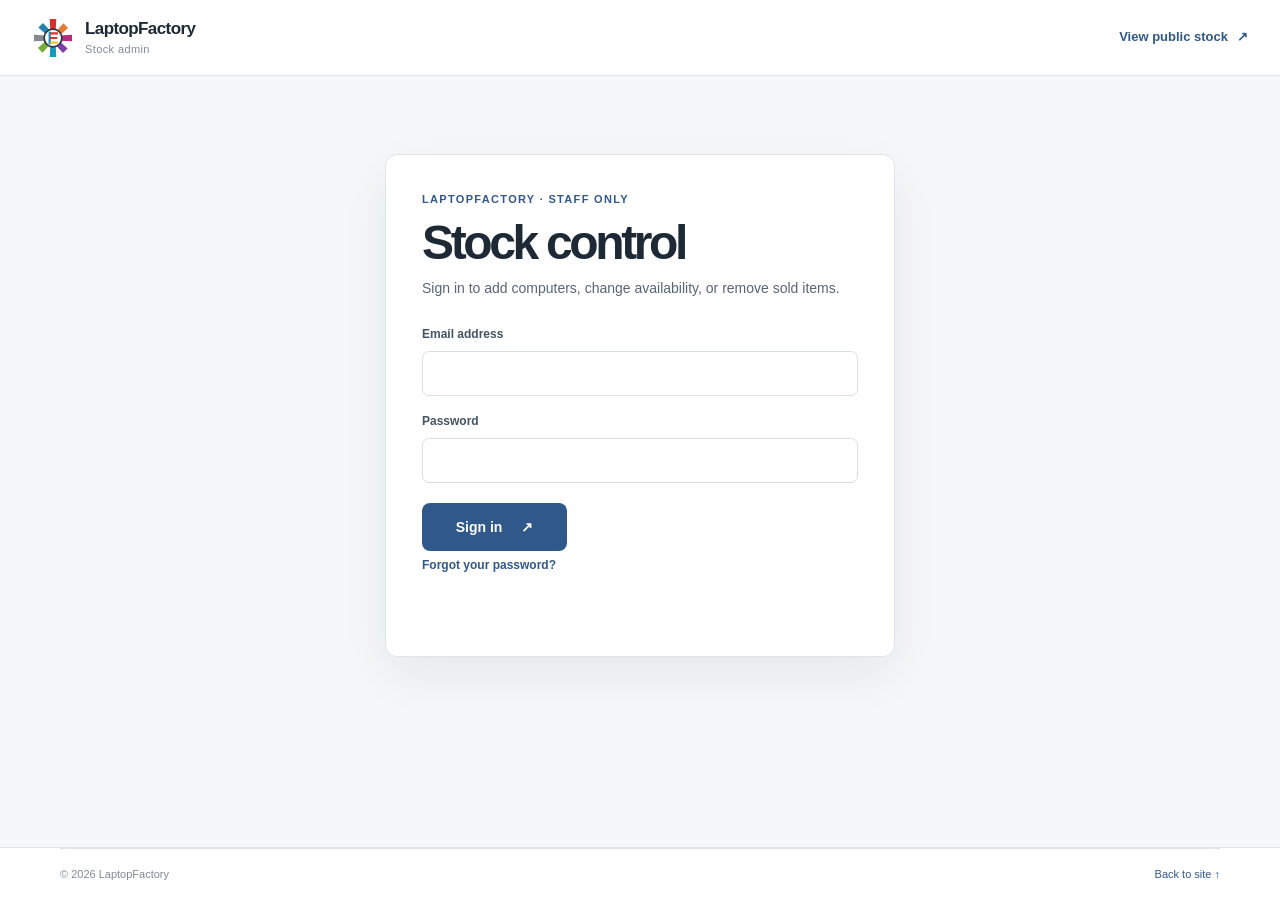
==== commit e24d9593: "Add password recovery form to stock admin" ====
--- a/admin.html
+++ b/admin.html
@@ -5,6 +5,7 @@
   <meta name="viewport" content="width=device-width, initial-scale=1">
   <meta name="theme-color" content="#f1eee7">
   <meta name="robots" content="noindex, nofollow">
+  <meta name="referrer" content="no-referrer">
   <title>Stock admin | LaptopFactory</title>
   <link rel="stylesheet" href="styles.css">
 </head>
@@ -24,7 +25,27 @@
         <label>Password<input type="password" name="password" autocomplete="current-password" required maxlength="1024"></label>
         <button class="button button-primary" type="submit">Sign in <span aria-hidden="true">↗</span></button>
       </form>
+      <button class="admin-text-button" id="show-recovery-form" type="button">Forgot your password?</button>
+      <form id="admin-recovery-form" class="admin-form admin-login-form" hidden>
+        <label>Email address<input type="email" name="email" autocomplete="username" required maxlength="254"></label>
+        <button class="button button-primary" type="submit">Send password reset <span aria-hidden="true">↗</span></button>
+        <button class="admin-text-button" id="hide-recovery-form" type="button">Back to sign in</button>
+      </form>
+      <p class="admin-message" id="recovery-message" role="status" aria-live="polite"></p>
       <p class="admin-message" id="login-message" role="status" aria-live="polite"></p>
+    </section>
+
+    <section class="admin-login-card" id="admin-invite-panel" hidden aria-labelledby="invite-title">
+      <p class="eyebrow">LAPTOPFACTORY · STAFF ONLY</p>
+      <h1 id="invite-title">Set your password</h1>
+      <p class="admin-intro">Choose a password to finish setting up your stock admin account.</p>
+      <form id="admin-invite-form" class="admin-form admin-login-form">
+        <label>New password<input type="password" name="password" autocomplete="new-password" required minlength="8" maxlength="1024"></label>
+        <label>Confirm password<input type="password" name="password_confirmation" autocomplete="new-password" required minlength="8" maxlength="1024"></label>
+        <button class="button button-primary" type="submit">Set password <span aria-hidden="true">↗</span></button>
+      </form>
+      <p class="admin-message" id="invite-message" role="status" aria-live="polite"></p>
+      <button class="admin-text-button" id="invite-back-to-login" type="button">Back to sign in</button>
     </section>
 
     <section class="admin-dashboard" id="admin-dashboard" hidden aria-labelledby="dashboard-title">
@@ -71,3 +92,4 @@
   <script src="admin.js" defer></script>
 </body>
 </html>
+
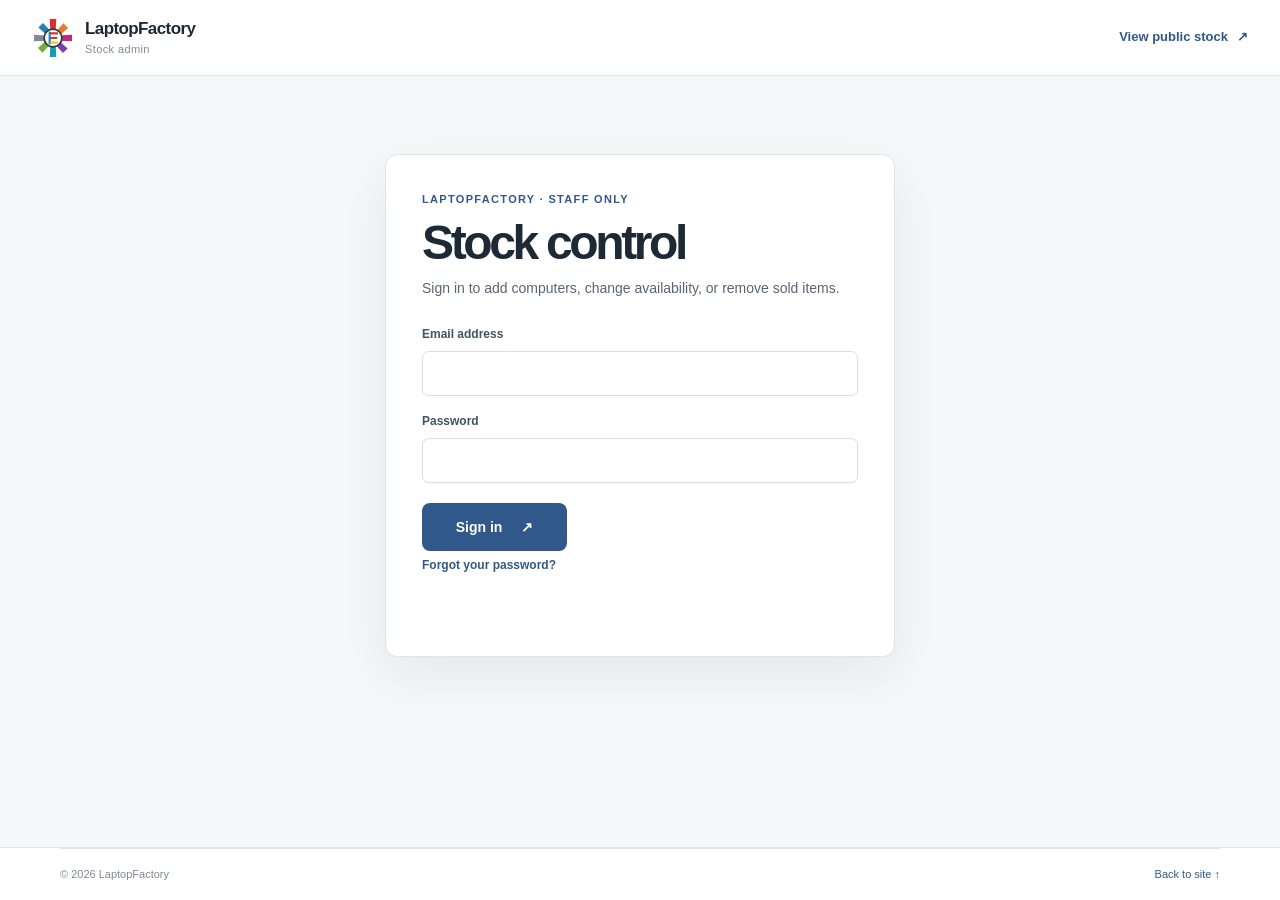
==== commit 3a469b8d: "Improve mobile layout and inventory cards" ====
--- a/admin.html
+++ b/admin.html
@@ -59,21 +59,24 @@
       </div>
 
       <form id="inventory-form" class="admin-inventory-form" hidden>
-        <div class="admin-form-heading"><div><p class="eyebrow">STOCK DETAILS</p><h2 id="inventory-form-title">Add item</h2></div><button class="admin-text-button" id="cancel-stock-edit" type="button">Cancel</button></div>
+        <div class="admin-form-heading"><div><p class="eyebrow">STOCK DETAILS <span class="form-step">01 / 03</span></p><h2 id="inventory-form-title">Add item</h2><p class="admin-form-intro">Add the details customers need to choose the right device.</p></div><button class="admin-text-button" id="cancel-stock-edit" type="button">Cancel</button></div>
         <input type="hidden" name="id">
         <div class="admin-fields">
-          <label class="field-wide">Listing name<input name="name" required maxlength="120" placeholder="ThinkPad T480"></label>
+          <div class="form-section-label field-wide"><span>01</span><div><strong>Device</strong><small>What are you listing?</small></div></div>
+          <label class="field-wide product-name-field">Device name<input name="name" required maxlength="120" autocomplete="off" aria-describedby="name-help"><small class="field-help" id="name-help">This is the product title customers will see in the stock list.</small></label>
           <label>Category<select name="category" required><option value="laptop">Laptop</option><option value="desktop">Desktop PC</option><option value="cpu">CPU unit</option></select></label>
-          <label>Condition<input name="condition" required maxlength="60" value="Refurbished" placeholder="Refurbished"></label>
-          <label>Brand<input name="brand" maxlength="80" placeholder="Lenovo"></label>
-          <label>Model<input name="model" maxlength="120" placeholder="ThinkPad T480"></label>
-          <label>Price (₹)<input name="price_inr" type="number" min="0" max="100000000" step="1" value="0" required></label>
-          <label>Quantity in stock<input name="stock_quantity" type="number" min="0" max="100000" step="1" value="1" required></label>
-          <label class="field-wide">Specifications<input name="specifications" maxlength="700" placeholder="8 GB RAM · 256 GB SSD · Core i5"></label>
-          <label class="field-wide">Photo URL <span class="field-optional">(optional, https link)</span><input name="image_url" type="url" placeholder="https://…"></label>
+          <label>Condition<input name="condition" required maxlength="60" value="Refurbished"></label>
+          <label>Brand<input name="brand" maxlength="80" autocomplete="off"></label>
+          <label>Model<input name="model" maxlength="120" autocomplete="off"></label>
+          <label class="field-wide">Specifications<input name="specifications" maxlength="700" autocomplete="off" aria-describedby="specifications-help"><small class="field-help" id="specifications-help">Include key details such as RAM, storage, processor, and screen size.</small></label>
+          <div class="form-section-label field-wide"><span>02</span><div><strong>Price &amp; availability</strong><small>Keep the listing current.</small></div></div>
+          <label>Price (₹)<input name="price_inr" type="number" min="0" max="100000000" step="1" value="0" required inputmode="numeric"></label>
+          <label>Quantity in stock<input name="stock_quantity" type="number" min="0" max="100000" step="1" value="1" required inputmode="numeric"></label>
+          <div class="form-section-label field-wide"><span>03</span><div><strong>Product photo</strong><small>Use a clear, direct HTTPS image link.</small></div></div>
+          <label class="field-wide">Photo URL <span class="field-optional">(optional)</span><input name="image_url" type="url" autocomplete="url" aria-describedby="photo-help"><small class="field-help" id="photo-help">A landscape photo works best. The listing uses a device illustration when no image is added.</small></label>
         </div>
-        <label class="admin-active-toggle"><input name="is_active" type="checkbox" checked> Show this item on the public page</label>
-        <div class="admin-form-actions"><button class="button button-light" id="cancel-stock-form" type="button">Cancel</button><button class="button button-primary" type="submit">Save item <span aria-hidden="true">↗</span></button></div>
+        <label class="admin-active-toggle"><input name="is_active" type="checkbox" checked><span><strong>Show this item on the public page</strong><small>Turn this off to keep it in admin without listing it for customers.</small></span></label>
+        <div class="admin-form-actions"><button class="button button-light" id="cancel-stock-form" type="button">Cancel</button><button class="button button-primary" type="submit"><span class="save-label">Save item</span><span aria-hidden="true">↗</span></button></div>
       </form>
 
       <div class="admin-inventory-list">
@@ -92,4 +95,3 @@
   <script src="admin.js" defer></script>
 </body>
 </html>
-
--- a/styles.css
+++ b/styles.css
@@ -663,6 +663,160 @@
   .map-pin-pulse { animation: none !important; }
 }
 
+/* Inventory cards reveal the device details with an accessible, touch-friendly flip. */
+.inventory-card { min-height: 430px; overflow: visible; border: 0; background: transparent; box-shadow: none; perspective: 1200px; }
+.inventory-card:hover { transform: none; box-shadow: none; }
+.inventory-card-inner { position: relative; width: 100%; height: 100%; min-height: inherit; transform-style: preserve-3d; transition: transform .72s cubic-bezier(.2,.78,.18,1); }
+.inventory-card.is-flipped .inventory-card-inner { transform: rotateY(180deg); }
+.inventory-card-face { position: absolute; inset: 0; width: 100%; height: 100%; min-height: inherit; overflow: hidden; backface-visibility: hidden; -webkit-backface-visibility: hidden; border: 1px solid #dfd9ce; border-radius: 12px; background: #fffdf8; box-shadow: 0 10px 26px rgb(37 49 60 / 6%); color: var(--ink); }
+.inventory-card-front { padding: 0; display: flex; flex-direction: column; text-align: left; cursor: pointer; font: inherit; transition: box-shadow .22s ease, border-color .22s ease; }
+.inventory-card-front:hover { border-color: #a9bbcf; box-shadow: 0 17px 35px rgb(37 49 60 / 12%); }
+.inventory-card-front:focus-visible, .inventory-back-button:focus-visible { outline: 3px solid rgb(49 88 139 / 35%); outline-offset: 3px; }
+.inventory-card-media { width: 100%; min-height: 205px; flex: 0 0 205px; }
+.inventory-card-content { width: 100%; flex: 1; display: flex; flex-direction: column; }
+.inventory-card-specs { display: -webkit-box; overflow: hidden; -webkit-box-orient: vertical; -webkit-line-clamp: 2; }
+.inventory-card-meta { margin-top: auto; }
+.inventory-card-bottom { align-items: center; }
+.inventory-flip-hint { color: #31588b; font-size: 11px; font-weight: 750; white-space: nowrap; }
+.inventory-card-back { padding: 22px; display: flex; flex-direction: column; transform: rotateY(180deg); background: linear-gradient(150deg, #fffdf8, #f1f5f8); }
+.inventory-back-head { display: flex; justify-content: space-between; align-items: center; gap: 8px; padding-bottom: 16px; border-bottom: 1px solid #e4e0d8; color: #697987; font-size: 10px; font-weight: 750; letter-spacing: .08em; text-transform: uppercase; }
+.inventory-back-button { padding: 7px 10px; border: 1px solid #d9d8d1; border-radius: 99px; background: #fff; color: #31588b; cursor: pointer; font-size: 11px; font-weight: 700; white-space: nowrap; }
+.inventory-card-back h3 { margin: 24px 0 4px; color: #203042; font-size: clamp(23px,2vw,30px); letter-spacing: -.055em; }
+.inventory-back-model { margin: 0; color: #78828b; font-size: 13px; }
+.inventory-back-specs { margin: 24px 0; color: #566573; font-size: 14px; line-height: 1.7; }
+.inventory-back-stock { display: flex; justify-content: space-between; align-items: center; margin-top: auto; padding: 13px 0; border-top: 1px solid #e4e0d8; color: #697987; font-size: 10px; font-weight: 750; letter-spacing: .08em; }
+.inventory-back-stock strong { color: #203042; font-size: 18px; letter-spacing: 0; }
+.inventory-card-back .inventory-card-ask { min-height: 45px; padding: 12px 15px; display: flex; align-items: center; justify-content: space-between; border-radius: 7px; background: #31588b; color: #fff; }
+.inventory-card-back .inventory-card-ask:hover { background: #203c60; text-decoration: none; }
+
+/* Clear, structured inventory editor inspired by the supplied stock form. */
+.admin-inventory-form { overflow: hidden; padding: 0; border-color: #dbe2e9; border-radius: 14px; box-shadow: 0 18px 48px rgb(30 41 54 / 7%); }
+.admin-form-heading { margin: 0 0 26px; padding: 28px 30px 24px; background: linear-gradient(120deg, #f7f9fb, #edf3f8); border-bottom: 1px solid #e0e6ec; }
+.admin-form-heading h2 { margin: 8px 0 5px; font-size: clamp(27px,4vw,34px); }
+.admin-form-intro { margin: 0; color: #667685; font-size: 13px; }
+.form-step { margin-left: 10px; color: #8a97a2; font-size: 10px; font-weight: 600; letter-spacing: .06em; }
+.admin-inventory-form > .admin-fields { padding: 0 30px; grid-template-columns: repeat(2,minmax(0,1fr)); column-gap: 24px; row-gap: 18px; }
+.form-section-label { padding-top: 3px; display: flex; align-items: center; gap: 12px; color: #263e54; }
+.form-section-label:not(:first-child) { margin-top: 8px; }
+.form-section-label > span { width: 30px; height: 30px; display: grid; place-items: center; flex: 0 0 auto; border-radius: 50%; background: #eaf0f6; color: #31588b; font: 700 10px "Segoe UI",Arial,sans-serif; }
+.form-section-label strong,.form-section-label small { display: block; }
+.form-section-label strong { font-size: 13px; }
+.form-section-label small { margin-top: 2px; color: #7b8792; font-size: 11px; font-weight: 400; }
+.admin-inventory-form .admin-fields > label { min-width: 0; display: grid; grid-template-columns: minmax(0,1fr); align-content: start; gap: 7px; color: #37495b; font-size: 12px; }
+.admin-inventory-form .admin-fields > label > input,.admin-inventory-form .admin-fields > label > select { width: 100%; min-width: 0; min-height: 46px; padding: 10px 12px; color: #26394a; background: #fff; border: 1px solid #d8e0e7; border-radius: 8px; box-shadow: 0 1px 2px rgb(21 36 49 / 3%); font: inherit; font-size: 14px; font-weight: 450; }
+.admin-inventory-form .admin-fields > label > input:hover,.admin-inventory-form .admin-fields > label > select:hover { border-color: #b8c7d5; }
+.admin-inventory-form .admin-fields > label > input:focus,.admin-inventory-form .admin-fields > label > select:focus { outline: 3px solid rgb(49 88 139 / 13%); border-color: #31588b; }
+.admin-inventory-form .admin-fields > label { color: #30465b; font-size: 12px; font-weight: 700; letter-spacing: .01em; }
+.admin-inventory-form .admin-fields > label > input,.admin-inventory-form .admin-fields > label > select { background-color: #f8fafc; border-color: #d5dfe8; border-radius: 10px; transition: background-color .18s ease,border-color .18s ease,box-shadow .18s ease,transform .18s ease; }
+.admin-inventory-form .admin-fields > label > input:hover,.admin-inventory-form .admin-fields > label > select:hover { background-color: #fff; border-color: #aebfd0; }
+.admin-inventory-form .admin-fields > label > input:focus,.admin-inventory-form .admin-fields > label > select:focus { background-color: #fff; box-shadow: 0 0 0 4px rgb(49 88 139 / 10%),0 7px 18px rgb(35 61 86 / 7%); }
+.admin-inventory-form .product-name-field > input { min-height: 54px; padding-inline: 15px; background: linear-gradient(110deg,#f5f8fb,#fbfcfd); border-color: #bac9d7; color: #20384f; font-size: 16px; font-weight: 650; letter-spacing: -.015em; }
+.admin-inventory-form .product-name-field > input:focus { transform: translateY(-1px); }
+.admin-inventory-form .product-name-field .field-help { margin-top: -1px; }
+.field-help { color: #7b8792; font-size: 11px; font-weight: 400; line-height: 1.45; }
+.admin-active-toggle { margin: 23px 30px 0; padding: 15px 16px; border: 1px solid #e0e6ec; border-radius: 9px; background: #f8fafb; }
+.admin-active-toggle > span { display: grid; gap: 3px; }
+.admin-active-toggle strong { color: #37495b; font-size: 12px; }
+.admin-active-toggle small { color: #7b8792; font-size: 11px; }
+.admin-form-actions { margin: 26px 0 0; padding: 18px 30px; justify-content: flex-end; border-top: 1px solid #e5e9ed; background: #fbfcfd; }
+.admin-form-actions .button { min-height: 47px; padding-inline: 20px; border-radius: 8px; }
+.admin-form-actions .button-primary { min-width: 145px; display: inline-flex; justify-content: space-between; }
+.admin-form-actions .button-light { border: 1px solid #d7e0e8; }
+
+html { overflow-x: clip; }
+body { min-width: 320px; overflow-x: clip; }
+@media (max-width: 680px) {
+  .inventory-card { min-height: 435px; }
+  .inventory-card-inner,.inventory-card-face { min-height: 435px; }
+  .inventory-card-media { min-height: 220px; flex-basis: 220px; }
+  .inventory-card-back { padding: 18px; }
+  .inventory-back-specs { margin: 16px 0; }
+  .admin-form-heading { padding: 22px 20px 19px; align-items: flex-start; }
+  .admin-form-heading .admin-text-button { padding: 8px 0 8px 8px; }
+  .admin-inventory-form > .admin-fields { padding-inline: 20px; grid-template-columns: 1fr; gap: 15px; }
+  .admin-inventory-form .field-wide { grid-column: auto; }
+  .admin-inventory-form .product-name-field > input { min-height: 52px; font-size: 16px; }
+  .admin-active-toggle { margin-inline: 20px; align-items: flex-start; }
+  .admin-form-actions { padding: 15px 20px; }
+  .admin-form-actions .button { flex: 1; justify-content: center; gap: 10px; }
+  .admin-table-wrap { max-width: 100%; }
+}
+@media (prefers-reduced-motion: reduce) {
+  .inventory-card-inner { transition-duration: .01ms; }
+}
+
+/* Keep the deployed site within the viewport on mobile and give the stock form a clear workflow. */
+html { overflow-x: clip; }
+body { min-width: 320px; overflow-x: clip; }
+.admin-inventory-form { overflow: hidden; padding: 0; border-color: #dbe2e9; border-radius: 14px; box-shadow: 0 18px 48px rgb(30 41 54 / 7%); }
+.admin-form-heading { margin: 0 0 26px; padding: 28px 30px 24px; background: linear-gradient(120deg, #f7f9fb, #edf3f8); border-bottom: 1px solid #e0e6ec; }
+.admin-form-heading h2 { margin: 8px 0 5px; font-size: clamp(27px,4vw,34px); }
+.admin-form-intro { margin: 0; color: #667685; font-size: 13px; }
+.form-step { margin-left: 10px; color: #8a97a2; font-size: 10px; font-weight: 600; letter-spacing: .06em; }
+.admin-inventory-form > .admin-fields { padding: 0 30px; grid-template-columns: repeat(2,minmax(0,1fr)); column-gap: 24px; row-gap: 18px; }
+.form-section-label { padding-top: 3px; display: flex; align-items: center; gap: 12px; color: #263e54; }
+.form-section-label:not(:first-child) { margin-top: 8px; }
+.form-section-label > span { width: 30px; height: 30px; display: grid; place-items: center; flex: 0 0 auto; border-radius: 50%; background: #eaf0f6; color: #31588b; font: 700 10px "Segoe UI",Arial,sans-serif; }
+.form-section-label strong,.form-section-label small { display: block; }
+.form-section-label strong { font-size: 13px; }
+.form-section-label small { margin-top: 2px; color: #7b8792; font-size: 11px; font-weight: 400; }
+.admin-fields > label { min-width: 0; gap: 7px; color: #37495b; font-size: 12px; }
+.admin-form input,.admin-form select { min-height: 46px; border-color: #d8e0e7; border-radius: 8px; box-shadow: 0 1px 2px rgb(21 36 49 / 3%); }
+.admin-form input:hover,.admin-form select:hover { border-color: #b8c7d5; }
+.admin-form input:focus,.admin-form select:focus { outline: 3px solid rgb(49 88 139 / 13%); border-color: #31588b; }
+.field-help { color: #7b8792; font-size: 11px; font-weight: 400; line-height: 1.45; }
+.admin-active-toggle { margin: 23px 30px 0; padding: 15px 16px; border: 1px solid #e0e6ec; border-radius: 9px; background: #f8fafb; }
+.admin-active-toggle > span { display: grid; gap: 3px; }
+.admin-active-toggle strong { color: #37495b; font-size: 12px; }
+.admin-active-toggle small { color: #7b8792; font-size: 11px; }
+.admin-form-actions { margin: 26px 0 0; padding: 18px 30px; justify-content: flex-end; border-top: 1px solid #e5e9ed; background: #fbfcfd; }
+.admin-form-actions .button { min-height: 47px; padding-inline: 20px; border-radius: 8px; }
+.admin-form-actions .button-primary { min-width: 145px; display: inline-flex; justify-content: space-between; }
+.admin-form-actions .button-light { border: 1px solid #d7e0e8; }
+
+.inventory-card { height: 430px; min-height: 0; overflow: visible; border: 0; background: transparent; box-shadow: none; perspective: 1200px; }
+.inventory-card:hover { transform: none; box-shadow: none; }
+.inventory-card-inner { position: relative; width: 100%; height: 100%; transform-style: preserve-3d; transition: transform .72s cubic-bezier(.2,.78,.18,1); }
+.inventory-card.is-flipped .inventory-card-inner { transform: rotateY(180deg); }
+.inventory-card-face { position: absolute; inset: 0; width: 100%; height: 100%; overflow: hidden; backface-visibility: hidden; -webkit-backface-visibility: hidden; border: 1px solid #dfd9ce; border-radius: 12px; background: #fffdf8; box-shadow: 0 10px 26px rgb(37 49 60 / 6%); color: var(--ink); }
+.inventory-card-front { padding: 0; display: flex; flex-direction: column; text-align: left; cursor: pointer; font: inherit; transition: box-shadow .22s ease,border-color .22s ease; }
+.inventory-card-front:hover { border-color: #a9bbcf; box-shadow: 0 17px 35px rgb(37 49 60 / 12%); }
+.inventory-card-front:focus-visible,.inventory-back-button:focus-visible { outline: 3px solid rgb(49 88 139 / 35%); outline-offset: 3px; }
+.inventory-card-media { width: 100%; min-height: 205px; flex: 0 0 205px; }
+.inventory-card-content { width: 100%; flex: 1; display: flex; flex-direction: column; }
+.inventory-card-specs { display: -webkit-box; overflow: hidden; -webkit-box-orient: vertical; -webkit-line-clamp: 2; }
+.inventory-card-meta { margin-top: auto; }
+.inventory-card-bottom { align-items: center; }
+.inventory-flip-hint { color: #31588b; font-size: 11px; font-weight: 750; white-space: nowrap; }
+.inventory-card-back { padding: 22px; display: flex; flex-direction: column; transform: rotateY(180deg); background: linear-gradient(150deg,#fffdf8,#f1f5f8); }
+.inventory-back-head { display: flex; justify-content: space-between; align-items: center; gap: 8px; padding-bottom: 16px; border-bottom: 1px solid #e4e0d8; color: #697987; font-size: 10px; font-weight: 750; letter-spacing: .08em; text-transform: uppercase; }
+.inventory-back-button { padding: 7px 10px; border: 1px solid #d9d8d1; border-radius: 99px; background: #fff; color: #31588b; cursor: pointer; font-size: 11px; font-weight: 700; white-space: nowrap; }
+.inventory-card-back h3 { margin: 24px 0 4px; color: #203042; font-size: clamp(23px,2vw,30px); letter-spacing: -.055em; }
+.inventory-back-model { margin: 0; color: #78828b; font-size: 13px; }
+.inventory-back-specs { margin: 24px 0; color: #566573; font-size: 14px; line-height: 1.7; }
+.inventory-back-stock { display: flex; justify-content: space-between; align-items: center; margin-top: auto; padding: 13px 0; border-top: 1px solid #e4e0d8; color: #697987; font-size: 10px; font-weight: 750; letter-spacing: .08em; }
+.inventory-back-stock strong { color: #203042; font-size: 18px; letter-spacing: 0; }
+.inventory-card-back .inventory-card-ask { min-height: 45px; padding: 12px 15px; display: flex; align-items: center; justify-content: space-between; border-radius: 7px; background: #31588b; color: #fff; }
+.inventory-card-back .inventory-card-ask:hover { background: #203c60; text-decoration: none; }
+
+@media (max-width: 680px) {
+  .inventory-card { height: 435px; }
+  .inventory-card-media { min-height: 220px; flex-basis: 220px; }
+  .inventory-card-back { padding: 18px; }
+  .inventory-back-specs { margin: 16px 0; }
+  .admin-form-heading { padding: 22px 20px 19px; align-items: flex-start; }
+  .admin-form-heading .admin-text-button { padding: 8px 0 8px 8px; }
+  .admin-inventory-form > .admin-fields { padding-inline: 20px; grid-template-columns: 1fr; gap: 15px; }
+  .admin-inventory-form .field-wide { grid-column: auto; }
+  .admin-active-toggle { margin-inline: 20px; align-items: flex-start; }
+  .admin-form-actions { padding: 15px 20px; }
+  .admin-form-actions .button { flex: 1; justify-content: center; gap: 10px; }
+  .admin-table-wrap { max-width: 100%; }
+}
+@media (prefers-reduced-motion: reduce) {
+  .inventory-card-inner { transition-duration: .01ms; }
+}
+
 /* A more characterful repair-desk page: dark bench, diagnostic artwork, and a clear three-step intake. */
 body.page-repairs {
   --page: #101923;
